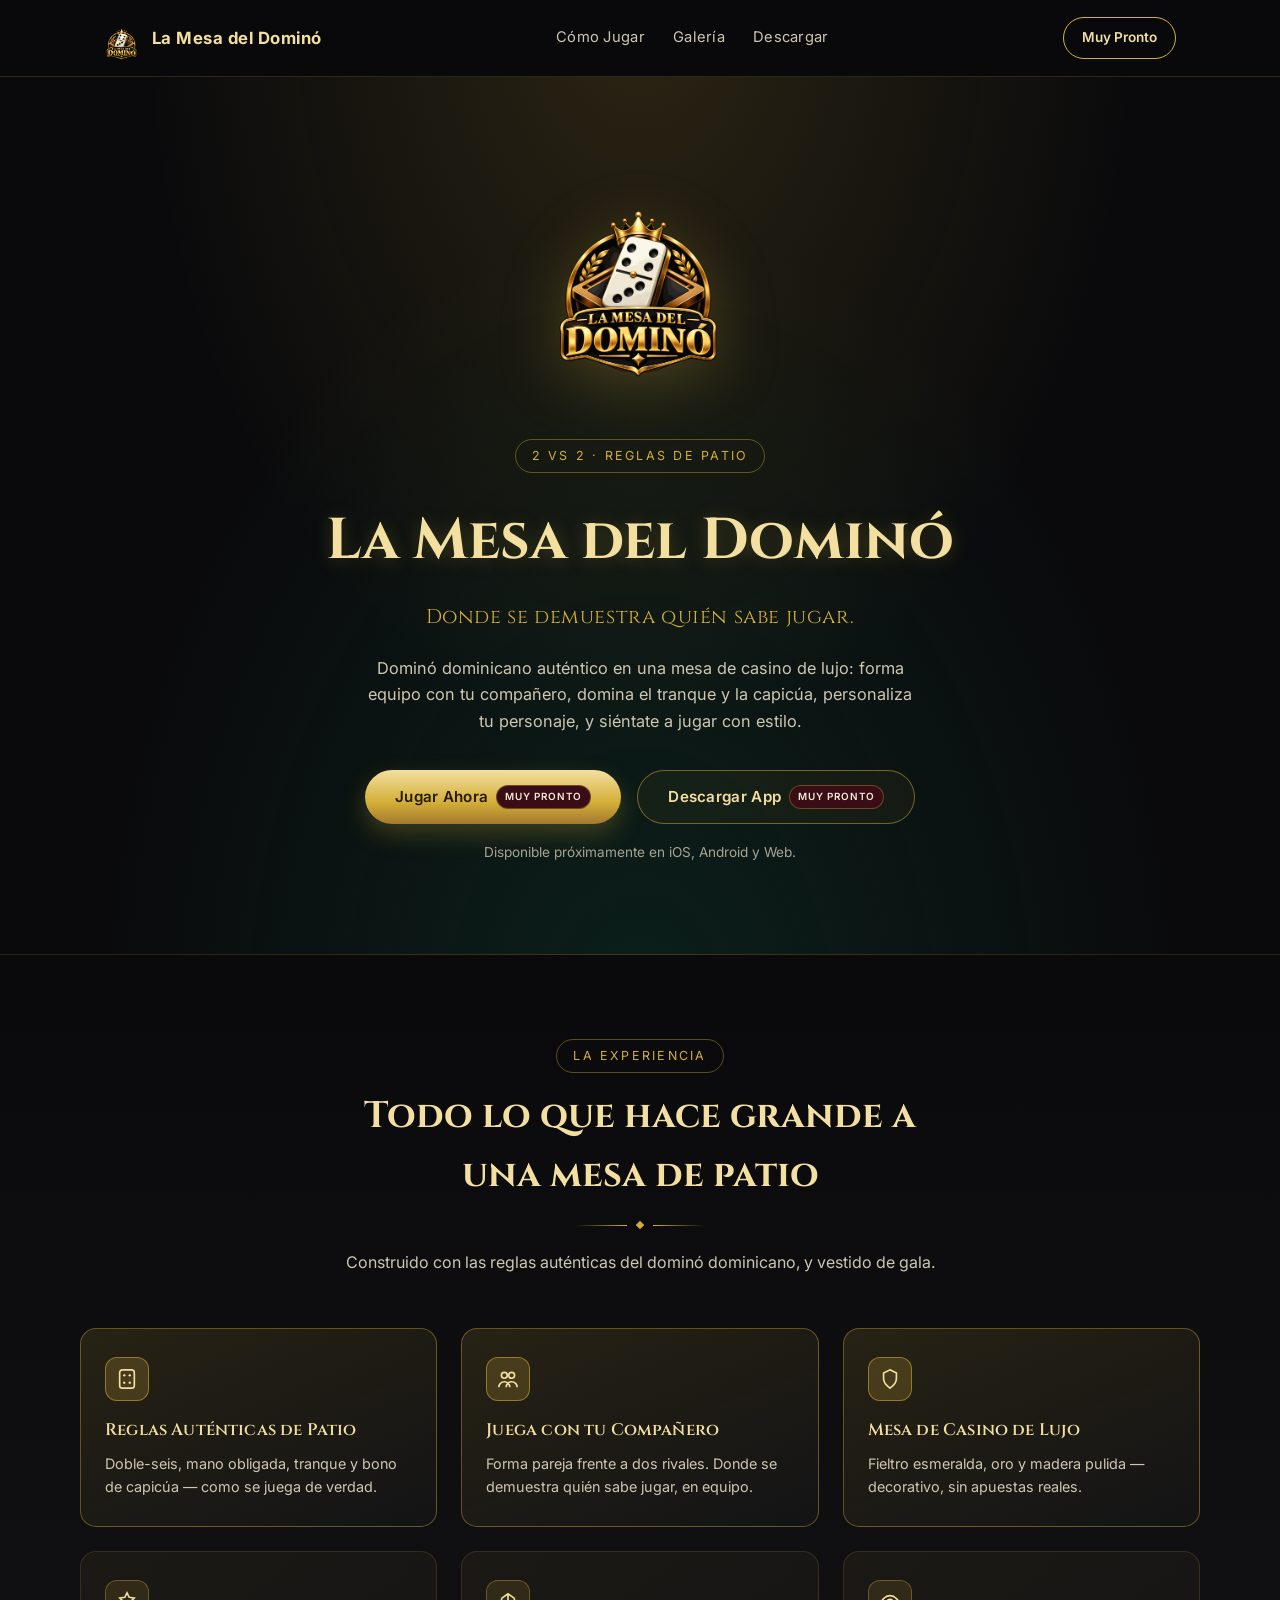
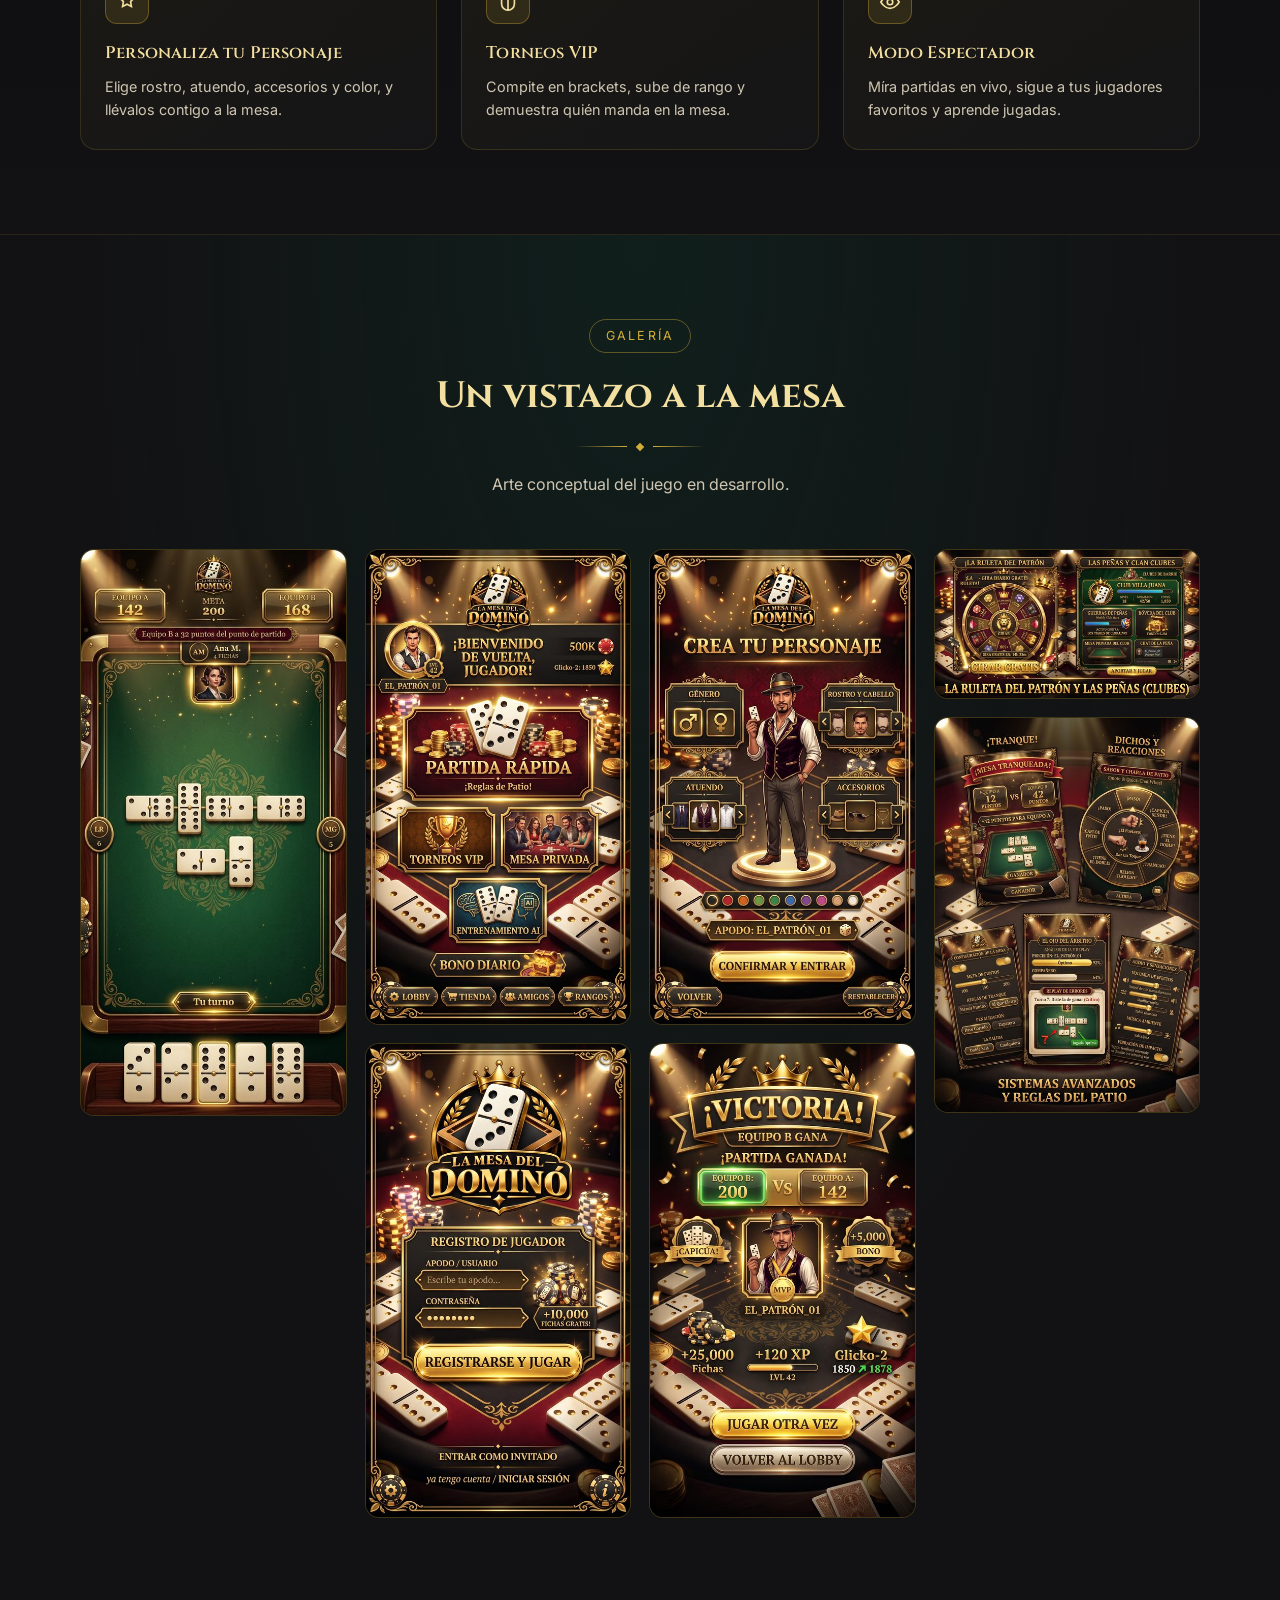
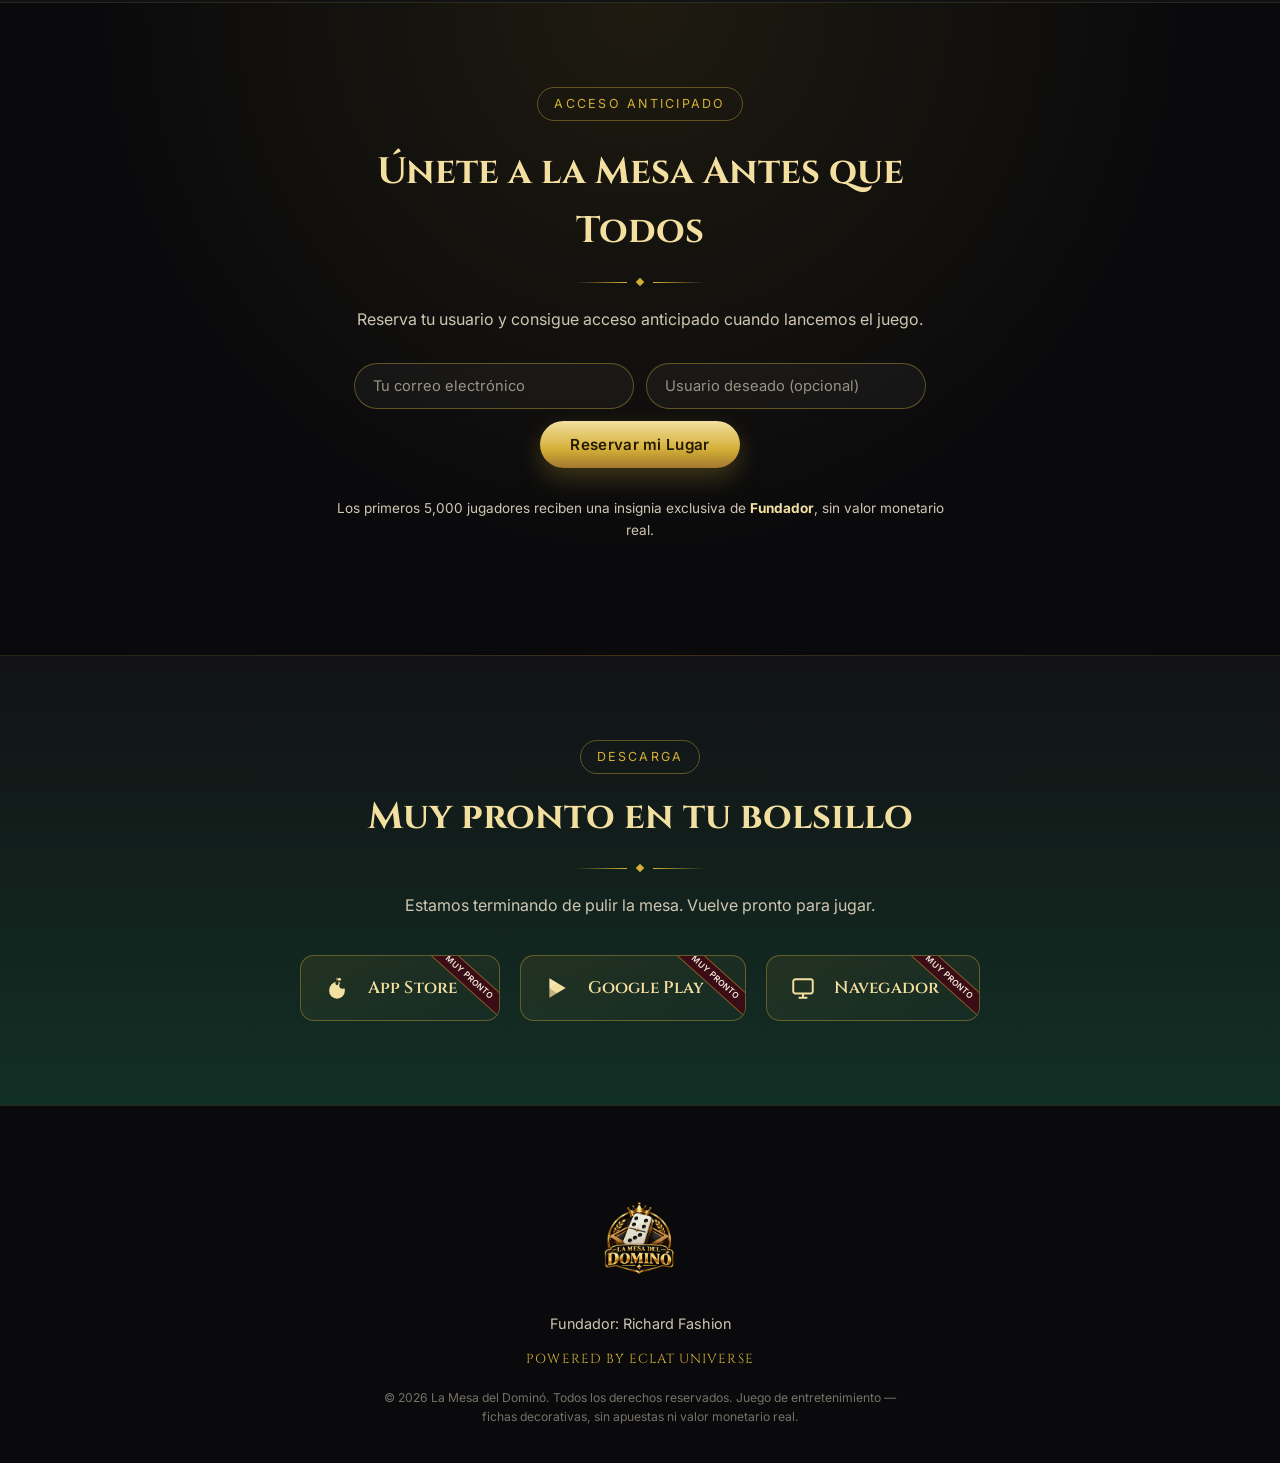
==== index.html @ 572b0135 "Submit early-access form via fetch instead of page redirect Formspree's custom _next redirect requir" ====
<!doctype html>
<html lang="es">
<head>
<meta charset="utf-8">
<meta name="viewport" content="width=device-width, initial-scale=1">
<title>La Mesa del Dominó — Donde se demuestra quién sabe jugar</title>
<meta name="description" content="La Mesa del Dominó: dominó dominicano auténtico, en equipos de 2v2, con mesa de casino de lujo, personalización de personaje y torneos. Muy pronto en iOS, Android y Web.">

<link rel="icon" type="image/png" sizes="512x512" href="assets/favicon.png">
<link rel="shortcut icon" href="assets/favicon.png">
<link rel="apple-touch-icon" sizes="180x180" href="assets/apple-touch-icon.png">

<meta property="og:title" content="La Mesa del Dominó">
<meta property="og:description" content="Donde se demuestra quién sabe jugar. Dominó dominicano auténtico, mesa de casino de lujo, equipos 2v2 y torneos.">
<meta property="og:image" content="https://lamesadeldomino.com/assets/og-image.jpg">
<meta property="og:image:width" content="1200">
<meta property="og:image:height" content="630">
<meta property="og:url" content="https://lamesadeldomino.com/">
<meta property="og:type" content="website">
<meta property="og:site_name" content="La Mesa del Dominó">

<meta name="twitter:card" content="summary_large_image">
<meta name="twitter:title" content="La Mesa del Dominó">
<meta name="twitter:description" content="Donde se demuestra quién sabe jugar. Dominó dominicano auténtico, mesa de casino de lujo, equipos 2v2 y torneos.">
<meta name="twitter:image" content="https://lamesadeldomino.com/assets/og-image.jpg">

<link rel="preconnect" href="https://fonts.googleapis.com">
<link rel="preconnect" href="https://fonts.gstatic.com" crossorigin>
<link href="https://fonts.googleapis.com/css2?family=Cinzel:wght@500;600;700;800&family=Inter:wght@400;500;600;700&display=swap" rel="stylesheet">

<style>
  :root{
    --gold: #d4af37;
    --gold-light: #f3dfa0;
    --gold-deep: #a3792f;
    --black: #0a0a0c;
    --black-soft: #121214;
    --emerald: #0d3327;
    --emerald-soft: #123b2c;
    --ivory: #f2ead9;
    --ivory-dim: #cfc6b2;
    --maroon: #3a0d16;
  }

  *{box-sizing:border-box; margin:0; padding:0;}

  html{scroll-behavior:smooth;}

  body{
    background: var(--black);
    color: var(--ivory);
    font-family: 'Inter', sans-serif;
    line-height: 1.6;
    overflow-x: hidden;
  }

  h1,h2,h3,.brand{
    font-family: 'Cinzel', serif;
  }

  img{max-width:100%; display:block;}

  a{color:inherit; text-decoration:none;}

  .container{
    max-width: 1120px;
    margin: 0 auto;
    padding: 0 24px;
  }

  /* Header */
  header{
    position: sticky;
    top: 0;
    z-index: 50;
    background: rgba(10,10,12,0.88);
    backdrop-filter: blur(8px);
    border-bottom: 1px solid rgba(212,175,55,0.18);
  }
  .nav{
    display:flex;
    align-items:center;
    justify-content:space-between;
    padding: 8px 24px;
    max-width: 1120px;
    margin: 0 auto;
  }
  .nav-brand{
    display:flex;
    align-items:center;
    gap:12px;
    font-weight:700;
    letter-spacing:.03em;
    font-size:1.05rem;
    color: var(--gold-light);
  }
  .nav-brand img{height:60px; width:auto;}
  .nav-links{
    display:flex;
    gap: 28px;
    font-size:.92rem;
    letter-spacing:.02em;
  }
  .nav-links a{
    color: var(--ivory-dim);
    transition: color .2s ease;
  }
  .nav-links a:hover{color: var(--gold-light);}
  .nav-cta{
    display:inline-block;
    padding: 9px 18px;
    border: 1px solid var(--gold);
    border-radius: 999px;
    font-size: .85rem;
    font-weight:600;
    color: var(--gold-light);
    white-space:nowrap;
  }
  @media (max-width: 720px){
    .nav-links{display:none;}
  }

  /* Hero */
  .hero{
    position:relative;
    padding: 24px 24px 90px;
    text-align:center;
    background:
      radial-gradient(ellipse at 50% -10%, rgba(212,175,55,0.16), transparent 55%),
      radial-gradient(ellipse at 50% 110%, rgba(13,51,39,0.55), transparent 60%),
      var(--black);
    border-bottom: 1px solid rgba(212,175,55,0.15);
  }
  .hero-logo{
    width: 190px;
    margin: 0 auto 18px;
    filter: drop-shadow(0 12px 30px rgba(212,175,55,0.25));
  }
  .eyebrow{
    display:inline-block;
    font-size:.78rem;
    letter-spacing:.18em;
    text-transform:uppercase;
    color: var(--gold);
    border: 1px solid rgba(212,175,55,0.4);
    padding: 6px 16px;
    border-radius: 999px;
    margin-bottom: 22px;
  }
  .hero h1{
    font-size: clamp(2.1rem, 5vw, 3.6rem);
    font-weight: 700;
    color: var(--gold-light);
    text-shadow: 0 2px 18px rgba(212,175,55,0.25);
    margin-bottom: 14px;
  }
  .hero .tagline{
    font-family:'Cinzel', serif;
    font-size: clamp(1rem, 2vw, 1.25rem);
    color: var(--gold);
    letter-spacing:.03em;
    margin-bottom: 22px;
  }
  .hero p.lead{
    max-width: 560px;
    margin: 0 auto 36px;
    color: var(--ivory-dim);
    font-size: 1.02rem;
  }

  .cta-row{
    display:flex;
    gap: 16px;
    justify-content:center;
    flex-wrap:wrap;
    margin-bottom: 18px;
  }
  .btn{
    display:inline-flex;
    align-items:center;
    gap:8px;
    padding: 14px 30px;
    border-radius: 999px;
    font-weight:600;
    font-size: .95rem;
    letter-spacing:.02em;
    cursor:default;
    position:relative;
  }
  .btn-primary{
    background: linear-gradient(180deg, var(--gold-light), var(--gold) 60%, var(--gold-deep));
    color: #241a03;
    box-shadow: 0 10px 24px rgba(212,175,55,0.25);
  }
  .btn-outline{
    border: 1px solid rgba(212,175,55,0.5);
    color: var(--gold-light);
    background: rgba(212,175,55,0.05);
  }
  .badge-soon{
    font-size:.62rem;
    letter-spacing:.08em;
    text-transform:uppercase;
    background: var(--maroon);
    color: var(--ivory);
    padding: 3px 8px;
    border-radius: 999px;
    border: 1px solid rgba(212,175,55,0.35);
  }
  .hero-note{
    font-size: .85rem;
    color: var(--ivory-dim);
    opacity:.8;
  }

  /* Sections */
  section{
    padding: 84px 24px;
  }
  .section-head{
    text-align:center;
    max-width: 620px;
    margin: 0 auto 52px;
  }
  .section-head .eyebrow{margin-bottom:14px;}
  .section-head h2{
    font-size: clamp(1.6rem, 3.4vw, 2.3rem);
    color: var(--gold-light);
    margin-bottom: 18px;
  }
  .section-head p{
    color: var(--ivory-dim);
  }

  .ornament{
    display:flex;
    align-items:center;
    justify-content:center;
    gap:10px;
    width: 130px;
    margin: 0 auto 22px;
  }
  .ornament::before, .ornament::after{
    content:'';
    height:1px;
    flex:1;
    background: linear-gradient(90deg, transparent, var(--gold));
  }
  .ornament::after{background: linear-gradient(90deg, var(--gold), transparent);}
  .ornament i{
    width:6px;
    height:6px;
    background: var(--gold);
    transform: rotate(45deg);
    flex-shrink:0;
    display:block;
  }

  /* Features */
  .features{
    background: linear-gradient(180deg, var(--black), var(--black-soft));
  }
  .feature-grid{
    display:grid;
    grid-template-columns: repeat(3, 1fr);
    gap: 24px;
    max-width: 1120px;
    margin: 0 auto;
  }
  .feature-card{
    background: linear-gradient(160deg, rgba(212,175,55,0.06), rgba(255,255,255,0.02));
    border: 1px solid rgba(212,175,55,0.16);
    border-radius: 16px;
    padding: 28px 24px;
  }
  .feature-card.pillar{
    background: linear-gradient(160deg, rgba(212,175,55,0.13), rgba(255,255,255,0.02));
    border: 1px solid rgba(212,175,55,0.4);
  }
  .feature-card.pillar .feature-icon{
    background: rgba(212,175,55,0.2);
    border-color: rgba(212,175,55,0.55);
  }
  .feature-icon{
    width: 44px;
    height: 44px;
    border-radius: 12px;
    display:flex;
    align-items:center;
    justify-content:center;
    background: rgba(212,175,55,0.12);
    border: 1px solid rgba(212,175,55,0.35);
    color: var(--gold-light);
    margin-bottom: 16px;
  }
  .feature-card h3{
    font-size: 1.05rem;
    color: var(--gold-light);
    margin-bottom: 8px;
    font-weight:600;
    letter-spacing:.01em;
  }
  .feature-card p{
    font-size: .9rem;
    color: var(--ivory-dim);
  }
  @media (max-width: 860px){
    .feature-grid{grid-template-columns: repeat(2, 1fr);}
  }
  @media (max-width: 560px){
    .feature-grid{grid-template-columns: 1fr;}
  }

  /* Gallery */
  .gallery{
    background: radial-gradient(ellipse at 50% 0%, rgba(13,51,39,0.4), transparent 60%), var(--black-soft);
    border-top: 1px solid rgba(212,175,55,0.12);
    border-bottom: 1px solid rgba(212,175,55,0.12);
  }
  .gallery-grid{
    columns: 2 220px;
    column-gap: 18px;
    max-width: 1120px;
    margin: 0 auto;
  }
  .gallery-grid figure{
    break-inside: avoid;
    margin: 0 0 18px;
    border-radius: 14px;
    overflow:hidden;
    border: 1px solid rgba(212,175,55,0.25);
    background: var(--black);
  }
  .gallery-grid img{
    width:100%;
    height:auto;
    display:block;
    transition: transform .35s ease;
  }
  .gallery-grid figure:hover img{transform: scale(1.05);}
  @media (min-width: 860px){
    .gallery-grid{columns: 4 220px;}
  }

  /* Early Access */
  .early-access{
    padding: 84px 24px;
    background: radial-gradient(ellipse at 50% 0%, rgba(212,175,55,0.1), transparent 60%), var(--black);
    border-bottom: 1px solid rgba(212,175,55,0.15);
  }
  .early-panel{
    max-width: 620px;
    margin: 0 auto;
    text-align:center;
  }
  .early-panel h2{
    font-size: clamp(1.6rem, 3.4vw, 2.3rem);
    color: var(--gold-light);
    margin-bottom: 18px;
  }
  .early-panel > p{
    color: var(--ivory-dim);
    margin-bottom: 30px;
  }
  .early-form{
    display:flex;
    flex-wrap:wrap;
    gap: 12px;
    justify-content:center;
    margin-bottom: 20px;
  }
  .early-form input{
    flex: 1 1 220px;
    max-width: 280px;
    padding: 13px 18px;
    border-radius: 999px;
    border: 1px solid rgba(212,175,55,0.4);
    background: rgba(255,255,255,0.04);
    color: var(--ivory);
    font-family: 'Inter', sans-serif;
    font-size: .92rem;
  }
  .early-form input::placeholder{color: var(--ivory-dim); opacity:.7;}
  .early-form input:focus{outline: 2px solid var(--gold); outline-offset: 1px;}
  .early-submit{
    cursor:pointer;
    border:none;
    font-family:'Inter', sans-serif;
  }
  .founder-note{
    font-size: .85rem;
    color: var(--ivory-dim);
  }
  .founder-note strong{color: var(--gold-light);}
  .early-status{
    font-size: .95rem;
    margin-bottom: 16px;
    min-height: 0;
  }
  .early-status-ok{color: var(--gold-light); font-weight:600;}
  .early-status-error{color: #e58a8a;}

  /* Download */
  .download{
    text-align:center;
    background: linear-gradient(180deg, var(--black-soft), var(--emerald-soft) 140%);
  }
  .store-row{
    display:flex;
    gap:20px;
    justify-content:center;
    flex-wrap:wrap;
    margin-top: 10px;
  }
  .store-badge{
    position:relative;
    display:flex;
    align-items:center;
    gap:13px;
    padding: 14px 40px 14px 18px;
    border-radius: 14px;
    border: 1px solid rgba(212,175,55,0.38);
    background: linear-gradient(160deg, rgba(212,175,55,0.09), rgba(255,255,255,0.015));
    min-width: 200px;
    text-align:left;
    overflow:hidden;
    transition: border-color .25s ease, transform .25s ease;
  }
  .store-badge:hover{
    border-color: rgba(212,175,55,0.7);
    transform: translateY(-2px);
  }
  .store-badge .store-icon{
    flex-shrink:0;
    width:36px;
    height:36px;
    display:flex;
    align-items:center;
    justify-content:center;
    color: var(--gold-light);
  }
  .store-badge .store-text{
    display:flex;
    flex-direction:column;
    gap: 1px;
  }
  .store-badge .store-label{
    font-size: .64rem;
    color: var(--ivory-dim);
    text-transform:uppercase;
    letter-spacing:.09em;
  }
  .store-badge .store-name{
    font-family:'Cinzel', serif;
    font-weight:600;
    color: var(--gold-light);
    font-size: 1.06rem;
    letter-spacing:.01em;
  }
  .store-badge .ribbon{
    position:absolute;
    top: 12px;
    right: -32px;
    transform: rotate(42deg);
    background: var(--maroon);
    color: var(--ivory);
    font-size: .52rem;
    font-weight:600;
    letter-spacing:.06em;
    text-transform:uppercase;
    padding: 2px 32px;
    border-top: 1px solid rgba(212,175,55,0.5);
    border-bottom: 1px solid rgba(212,175,55,0.5);
    white-space:nowrap;
  }

  /* Footer */
  footer{
    padding: 48px 24px 36px;
    text-align:center;
    background: var(--black);
    border-top: 1px solid rgba(212,175,55,0.15);
  }
  footer .footer-logo{
    height: 140px;
    margin: 0 auto 18px;
    opacity:.95;
  }
  footer .credit{
    font-size:.9rem;
    color: var(--ivory-dim);
    margin-bottom: 4px;
  }
  footer .powered{
    font-family:'Cinzel', serif;
    font-size: .82rem;
    letter-spacing:.08em;
    color: var(--gold);
    text-transform: uppercase;
    margin: 14px 0 18px;
  }
  footer .disclaimer{
    font-size:.76rem;
    color: rgba(207,198,178,0.55);
    max-width: 520px;
    margin: 0 auto;
  }
</style>
</head>
<body>

<header>
  <nav class="nav">
    <div class="nav-brand">
      <img src="assets/logo.png" alt="La Mesa del Dominó">
      <span>La Mesa del Dominó</span>
    </div>
    <div class="nav-links">
      <a href="#como-jugar">Cómo Jugar</a>
      <a href="#galeria">Galería</a>
      <a href="#descargar">Descargar</a>
    </div>
    <a href="#descargar" class="nav-cta">Muy Pronto</a>
  </nav>
</header>

<section class="hero">
  <img class="hero-logo" src="assets/logo.png" alt="Escudo de La Mesa del Dominó">
  <div class="eyebrow">2 vs 2 · Reglas de Patio</div>
  <h1>La Mesa del Dominó</h1>
  <p class="tagline">Donde se demuestra quién sabe jugar.</p>
  <p class="lead">
    Dominó dominicano auténtico en una mesa de casino de lujo: forma equipo con tu compañero,
    domina el tranque y la capicúa, personaliza tu personaje, y siéntate a jugar con estilo.
  </p>
  <div class="cta-row">
    <span class="btn btn-primary">Jugar Ahora <span class="badge-soon">Muy Pronto</span></span>
    <span class="btn btn-outline">Descargar App <span class="badge-soon">Muy Pronto</span></span>
  </div>
  <p class="hero-note">Disponible próximamente en iOS, Android y Web.</p>
</section>

<section class="features" id="como-jugar">
  <div class="section-head">
    <div class="eyebrow">La Experiencia</div>
    <h2>Todo lo que hace grande a una mesa de patio</h2>
    <div class="ornament"><i></i></div>
    <p>Construido con las reglas auténticas del dominó dominicano, y vestido de gala.</p>
  </div>
  <div class="feature-grid">

    <div class="feature-card pillar">
      <div class="feature-icon">
        <svg width="22" height="22" viewBox="0 0 24 24" fill="none" stroke="currentColor" stroke-width="1.8"><rect x="4" y="2" width="16" height="20" rx="3"/><circle cx="9" cy="8" r="1.3" fill="currentColor" stroke="none"/><circle cx="15" cy="8" r="1.3" fill="currentColor" stroke="none"/><circle cx="9" cy="16" r="1.3" fill="currentColor" stroke="none"/><circle cx="15" cy="16" r="1.3" fill="currentColor" stroke="none"/></svg>
      </div>
      <h3>Reglas Auténticas de Patio</h3>
      <p>Doble-seis, mano obligada, tranque y bono de capicúa — como se juega de verdad.</p>
    </div>

    <div class="feature-card pillar">
      <div class="feature-icon">
        <svg width="22" height="22" viewBox="0 0 24 24" fill="none" stroke="currentColor" stroke-width="1.8"><circle cx="8" cy="8" r="3.2"/><circle cx="16" cy="8" r="3.2"/><path d="M2 21c0-3.3 2.7-6 6-6s6 2.7 6 6M10 21c0-3.3 2.7-6 6-6s6 2.7 6 6"/></svg>
      </div>
      <h3>Juega con tu Compañero</h3>
      <p>Forma pareja frente a dos rivales. Donde se demuestra quién sabe jugar, en equipo.</p>
    </div>

    <div class="feature-card pillar">
      <div class="feature-icon">
        <svg width="22" height="22" viewBox="0 0 24 24" fill="none" stroke="currentColor" stroke-width="1.8"><path d="M12 2l7 3.5v6c0 5-3.4 8-7 10.5C8.4 19.5 5 16.5 5 11.5v-6z"/></svg>
      </div>
      <h3>Mesa de Casino de Lujo</h3>
      <p>Fieltro esmeralda, oro y madera pulida — decorativo, sin apuestas reales.</p>
    </div>

    <div class="feature-card">
      <div class="feature-icon">
        <svg width="22" height="22" viewBox="0 0 24 24" fill="none" stroke="currentColor" stroke-width="1.8"><path d="M12 2l2.4 4.9 5.4.8-3.9 3.8.9 5.4-4.8-2.5-4.8 2.5.9-5.4L4.2 7.7l5.4-.8z"/></svg>
      </div>
      <h3>Personaliza tu Personaje</h3>
      <p>Elige rostro, atuendo, accesorios y color, y llévalos contigo a la mesa.</p>
    </div>

    <div class="feature-card">
      <div class="feature-icon">
        <svg width="22" height="22" viewBox="0 0 24 24" fill="none" stroke="currentColor" stroke-width="1.8"><path d="M12 3v18M5 8l7-5 7 5M5 8v6a7 7 0 0014 0V8"/></svg>
      </div>
      <h3>Torneos VIP</h3>
      <p>Compite en brackets, sube de rango y demuestra quién manda en la mesa.</p>
    </div>

    <div class="feature-card">
      <div class="feature-icon">
        <svg width="22" height="22" viewBox="0 0 24 24" fill="none" stroke="currentColor" stroke-width="1.8"><path d="M2 12s4-7 10-7 10 7 10 7-4 7-10 7-10-7-10-7z"/><circle cx="12" cy="12" r="3"/></svg>
      </div>
      <h3>Modo Espectador</h3>
      <p>Míra partidas en vivo, sigue a tus jugadores favoritos y aprende jugadas.</p>
    </div>

  </div>
</section>

<section class="gallery" id="galeria">
  <div class="section-head">
    <div class="eyebrow">Galería</div>
    <h2>Un vistazo a la mesa</h2>
    <div class="ornament"><i></i></div>
    <p>Arte conceptual del juego en desarrollo.</p>
  </div>
  <div class="gallery-grid">
    <figure><img src="assets/gallery-table.jpg" alt="Mesa de juego en partida" loading="lazy"></figure>
    <figure><img src="assets/gallery-lobby.jpg" alt="Lobby del juego" loading="lazy"></figure>
    <figure><img src="assets/gallery-registro.jpg" alt="Pantalla de registro de jugador" loading="lazy"></figure>
    <figure><img src="assets/gallery-personaje.jpg" alt="Creación de personaje" loading="lazy"></figure>
    <figure><img src="assets/gallery-victoria.jpg" alt="Pantalla de victoria y capicúa" loading="lazy"></figure>
    <figure><img src="assets/gallery-ruleta.jpg" alt="Ruleta del patrón y clubes" loading="lazy"></figure>
    <figure><img src="assets/gallery-systems.jpg" alt="Sistemas avanzados y reglas del patio" loading="lazy"></figure>
  </div>
</section>

<section class="early-access" id="acceso-anticipado">
  <div class="early-panel">
    <div class="eyebrow">Acceso Anticipado</div>
    <h2>Únete a la Mesa Antes que Todos</h2>
    <div class="ornament"><i></i></div>
    <p>Reserva tu usuario y consigue acceso anticipado cuando lancemos el juego.</p>

    <form class="early-form" id="early-form" action="https://formspree.io/f/moevwgel" method="POST">
      <input type="hidden" name="_subject" value="Nuevo registro - Acceso Anticipado La Mesa del Dominó">
      <input type="email" name="email" placeholder="Tu correo electrónico" required>
      <input type="text" name="usuario" placeholder="Usuario deseado (opcional)">
      <button type="submit" class="btn btn-primary early-submit">Reservar mi Lugar</button>
    </form>
    <p class="early-status" id="early-status" role="status" aria-live="polite"></p>

    <p class="founder-note">Los primeros 5,000 jugadores reciben una insignia exclusiva de <strong>Fundador</strong>, sin valor monetario real.</p>
  </div>
</section>

<script>
(function(){
  var form = document.getElementById('early-form');
  var status = document.getElementById('early-status');
  if (!form) return;
  form.addEventListener('submit', function(e){
    e.preventDefault();
    var btn = form.querySelector('.early-submit');
    btn.disabled = true;
    btn.textContent = 'Enviando...';
    fetch(form.action, {
      method: 'POST',
      body: new FormData(form),
      headers: { 'Accept': 'application/json' }
    }).then(function(res){
      if (res.ok){
        form.style.display = 'none';
        status.textContent = '¡Listo! Ya estás en la lista. Te avisaremos por correo cuando abramos el acceso anticipado.';
        status.classList.add('early-status-ok');
      } else {
        throw new Error('bad response');
      }
    }).catch(function(){
      status.textContent = 'Algo salió mal. Intenta de nuevo en un momento.';
      status.classList.add('early-status-error');
      btn.disabled = false;
      btn.textContent = 'Reservar mi Lugar';
    });
  });
})();
</script>

<section class="download" id="descargar">
  <div class="section-head" style="margin-bottom:36px;">
    <div class="eyebrow">Descarga</div>
    <h2>Muy pronto en tu bolsillo</h2>
    <div class="ornament"><i></i></div>
    <p>Estamos terminando de pulir la mesa. Vuelve pronto para jugar.</p>
  </div>
  <div class="store-row">
    <span class="store-badge">
      <span class="ribbon">Muy pronto</span>
      <span class="store-icon">
        <svg width="26" height="26" viewBox="0 0 24 24">
          <mask id="appleCut">
            <rect width="24" height="24" fill="white"/>
            <ellipse cx="12" cy="7.6" rx="1.35" ry="1.8" fill="black"/>
            <circle cx="17.1" cy="9.6" r="3" fill="black"/>
          </mask>
          <g mask="url(#appleCut)">
            <ellipse cx="12" cy="14.2" rx="7.3" ry="7.7" fill="currentColor"/>
          </g>
          <rect x="11.5" y="2.2" width="1" height="3" rx="0.5" transform="rotate(8 12 3.7)" fill="#c99b3f"/>
          <path d="M12.6 3.4 C13.6 2.4 15.2 2.5 15.7 3.4 C16.2 4.3 15.3 5.4 14 5.3 C13.1 5.25 12.2 4.3 12.6 3.4 Z" fill="currentColor"/>
        </svg>
      </span>
      <span class="store-text"><span class="store-name">App Store</span></span>
    </span>
    <span class="store-badge">
      <span class="ribbon">Muy pronto</span>
      <span class="store-icon">
        <svg width="26" height="26" viewBox="0 0 24 24" fill="currentColor">
          <polygon points="5,3 5,21 20,12"/>
          <polygon points="5,3 12.5,7.7 5,12.3" fill="#ffffff" opacity="0.2"/>
          <polygon points="5,12.3 12.5,17 5,21" fill="#000000" opacity="0.2"/>
        </svg>
      </span>
      <span class="store-text"><span class="store-name">Google Play</span></span>
    </span>
    <span class="store-badge">
      <span class="ribbon">Muy pronto</span>
      <span class="store-icon">
        <svg width="26" height="26" viewBox="0 0 24 24" fill="none" stroke="currentColor" stroke-width="1.8"><rect x="3" y="4" width="18" height="13" rx="2"/><path d="M8 21h8M12 17v4"/></svg>
      </span>
      <span class="store-text"><span class="store-name">Navegador</span></span>
    </span>
  </div>
</section>

<footer>
  <img class="footer-logo" src="assets/logo.png" alt="La Mesa del Dominó">
  <p class="credit">Fundador: Richard Fashion</p>
  <p class="powered">Powered by Eclat Universe</p>
  <p class="disclaimer">
    © 2026 La Mesa del Dominó. Todos los derechos reservados. Juego de entretenimiento —
    fichas decorativas, sin apuestas ni valor monetario real.
  </p>
</footer>

</body>
</html>
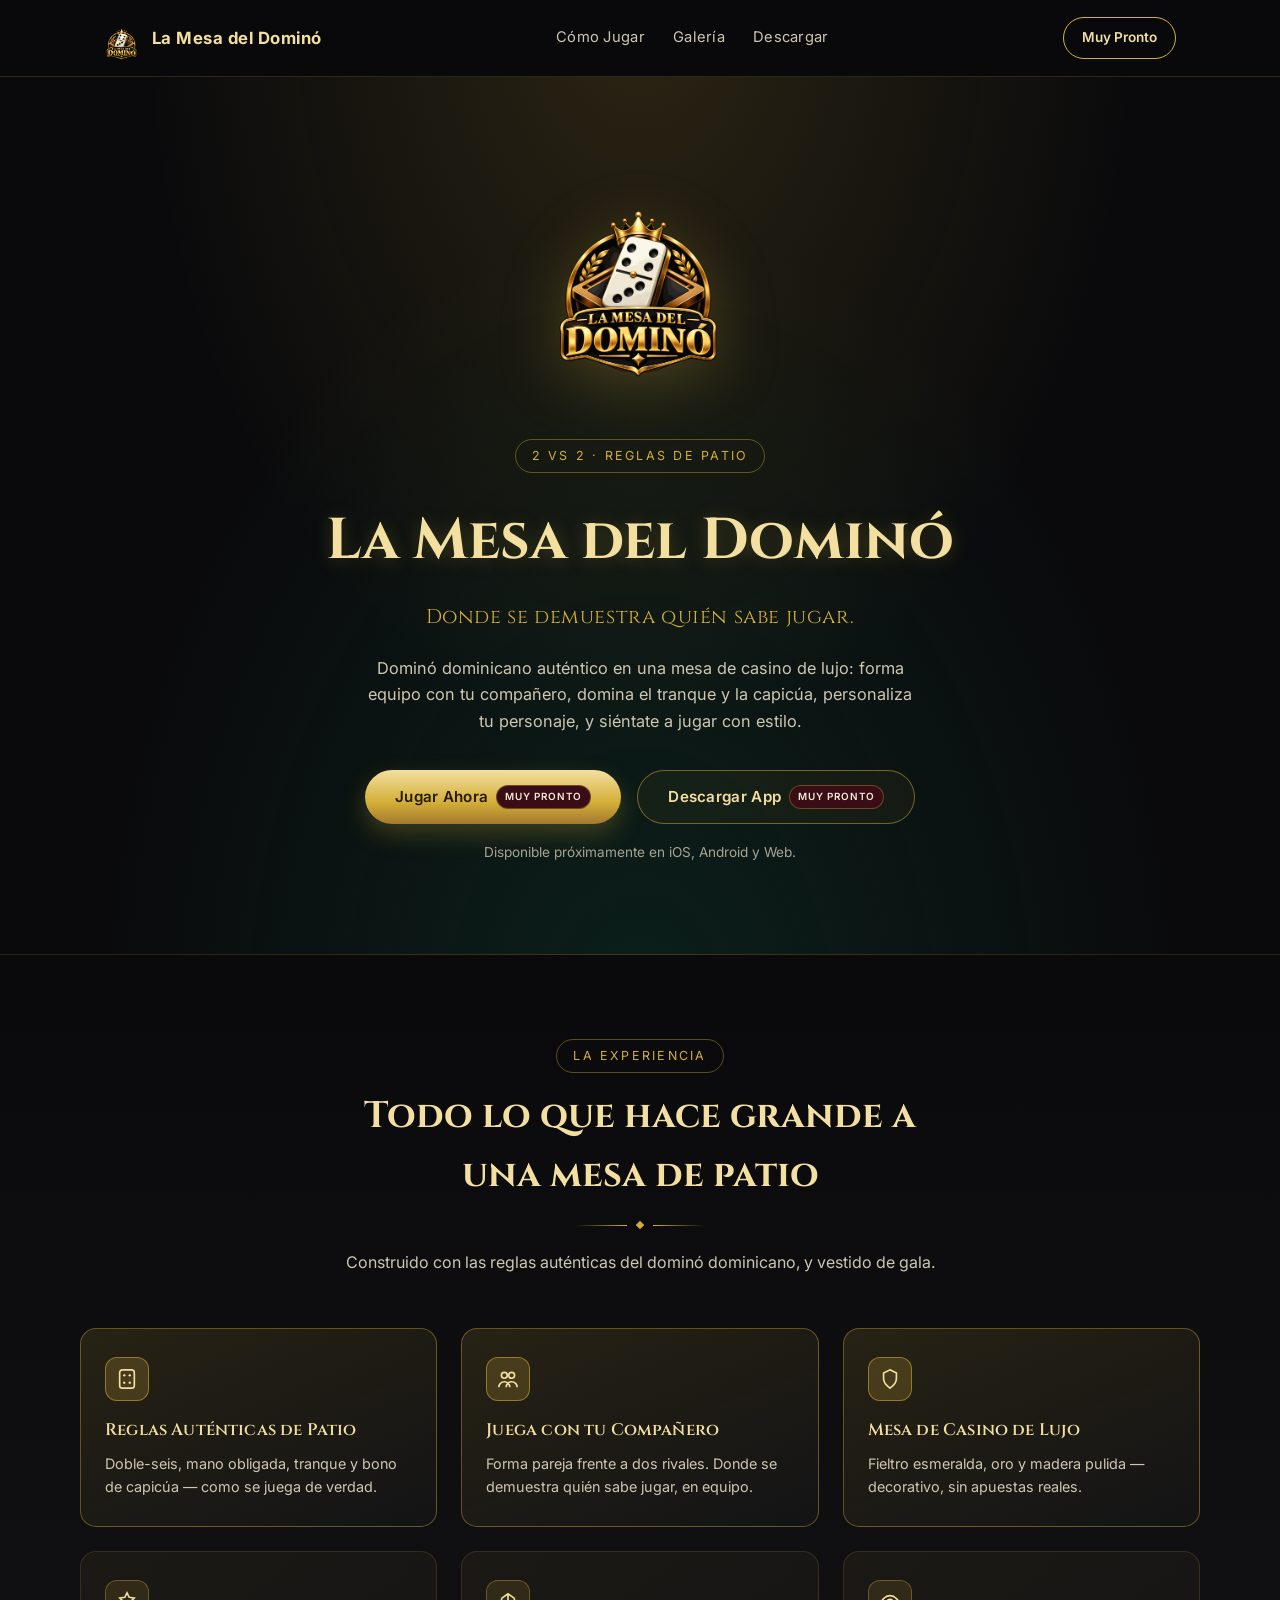
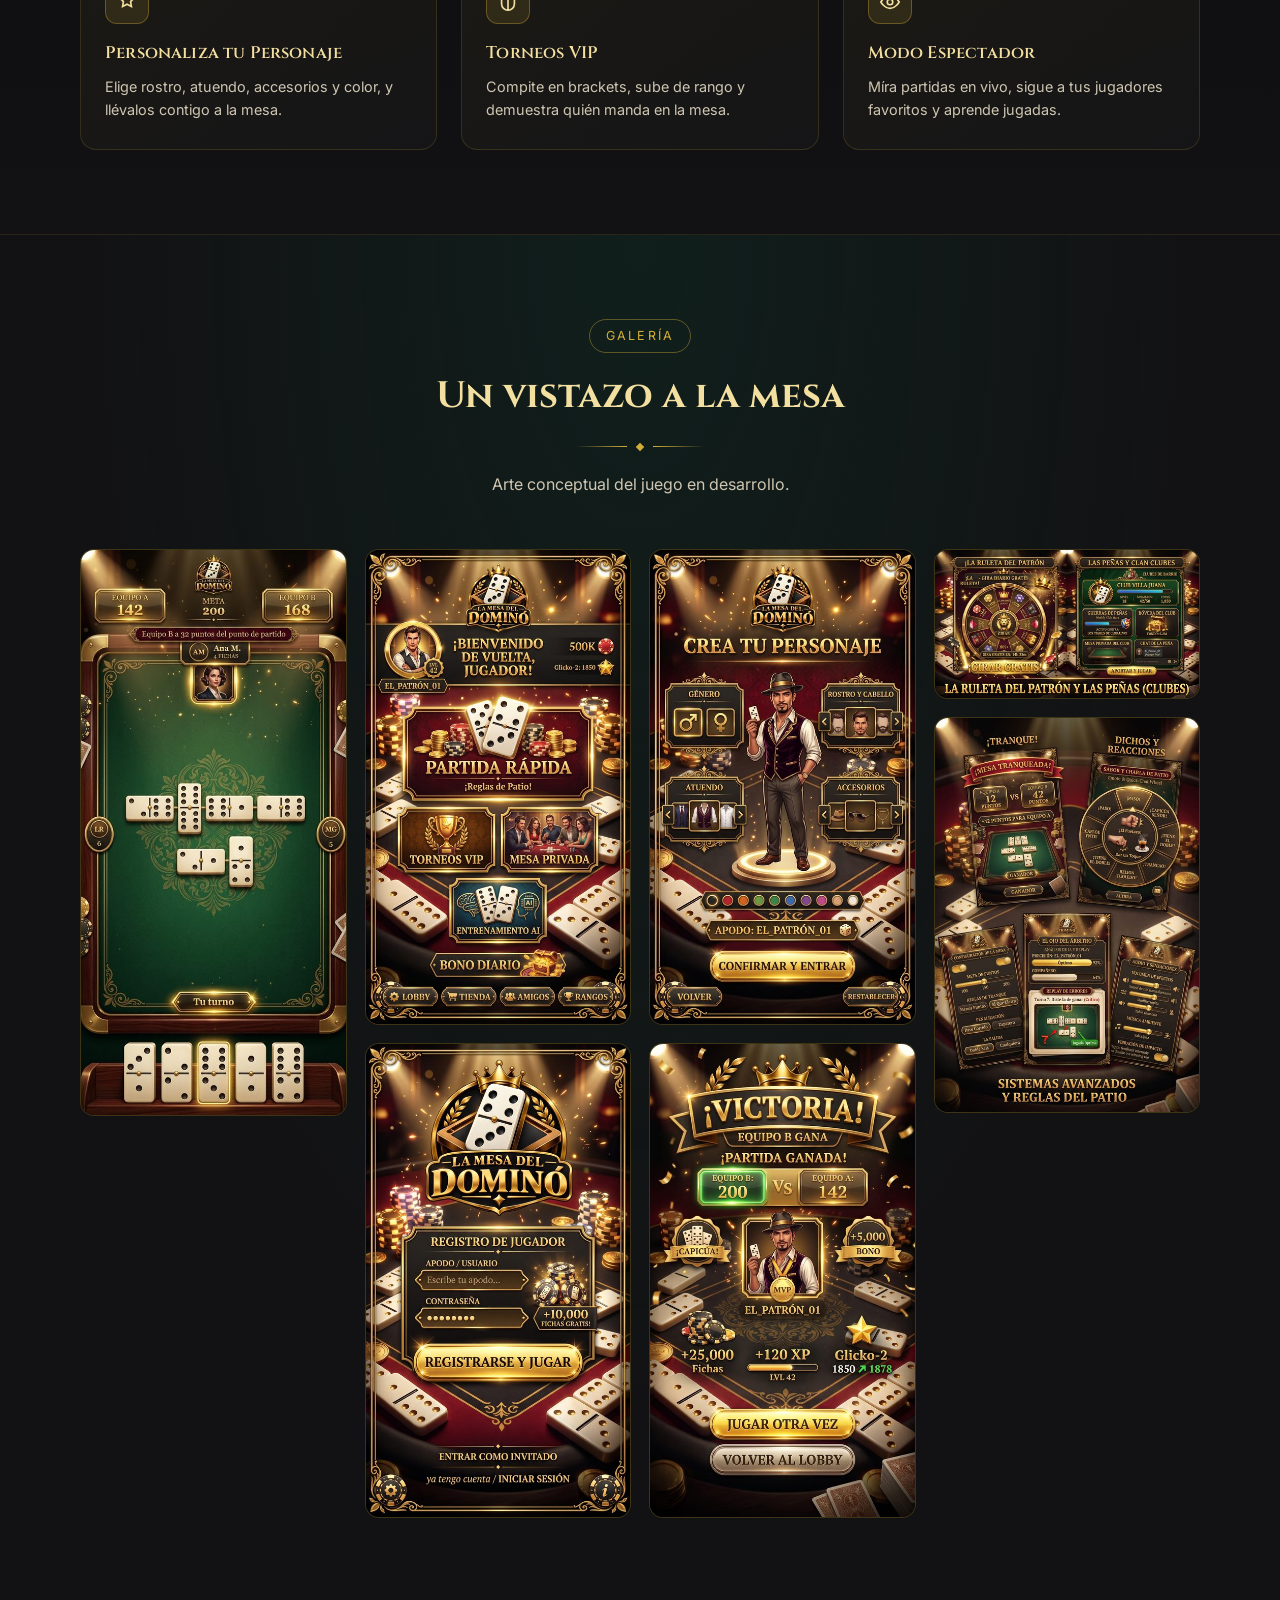
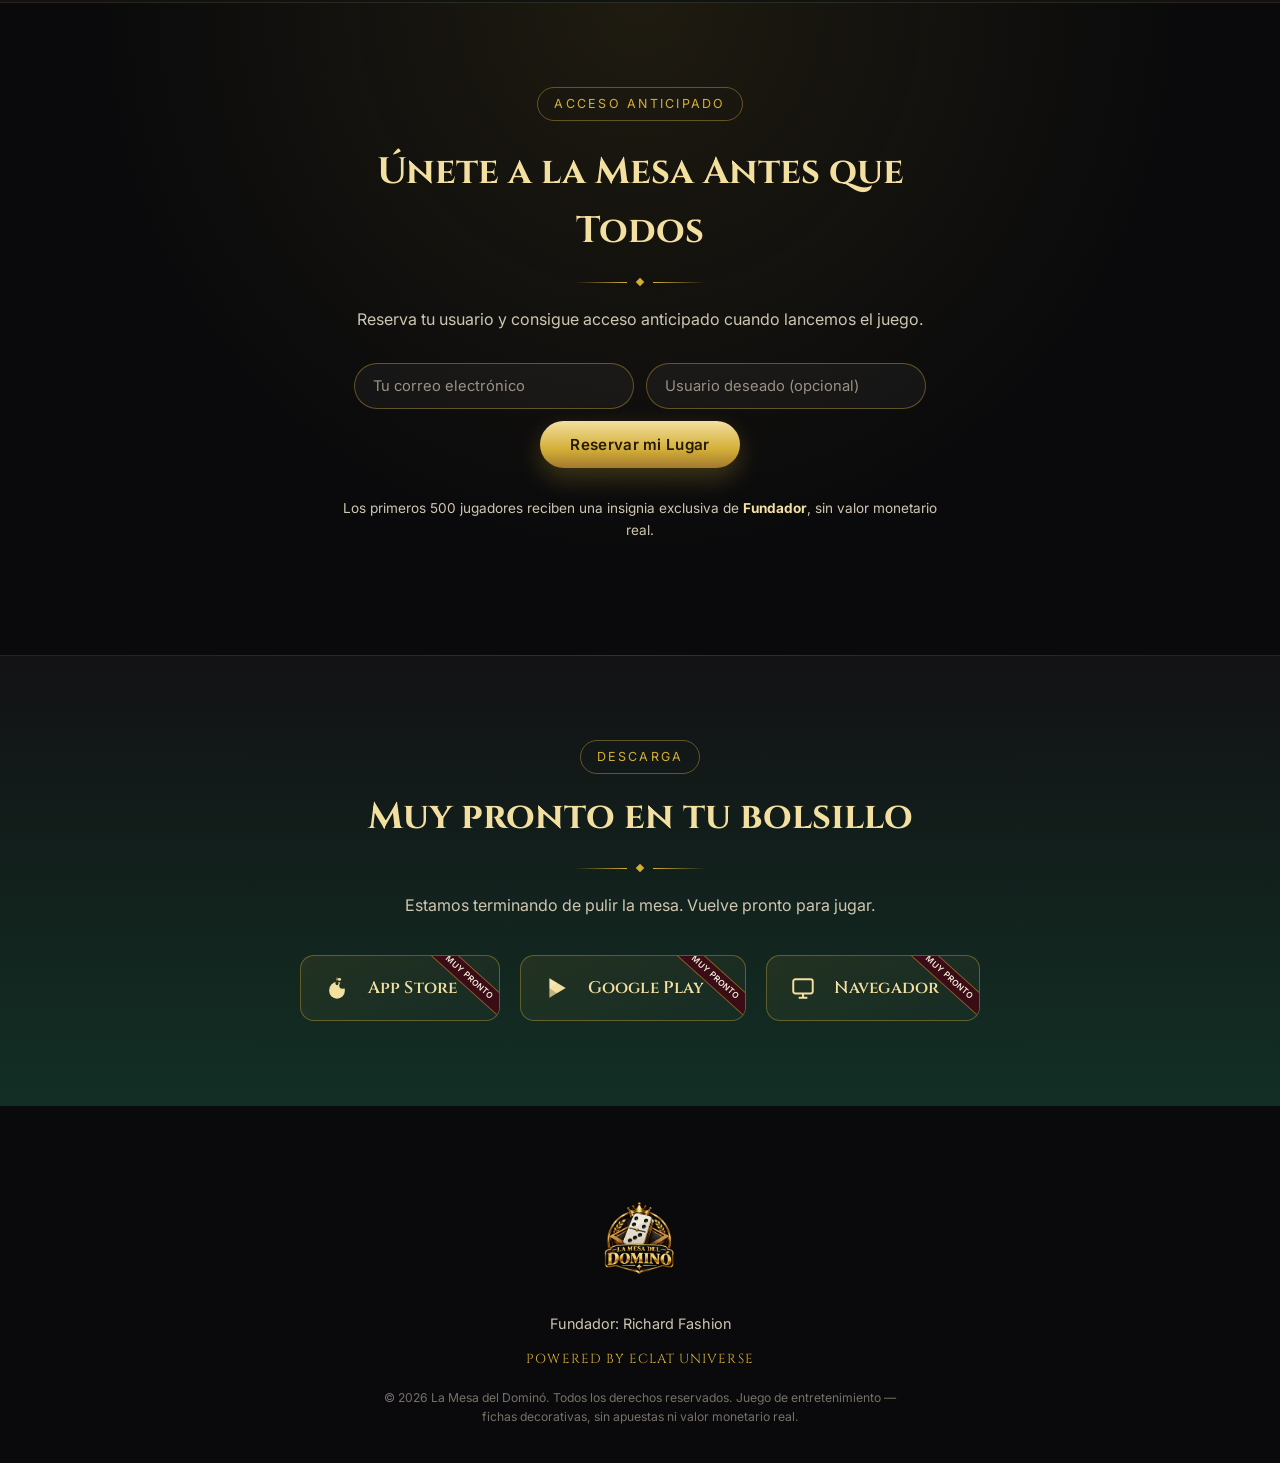
==== commit e60abd58: "Change founder badge threshold to first 500 players Co-Authored-By: Claude Sonnet 5 <noreply@anthrop" ====
--- a/index.html
+++ b/index.html
@@ -633,7 +633,7 @@
     </form>
     <p class="early-status" id="early-status" role="status" aria-live="polite"></p>
 
-    <p class="founder-note">Los primeros 5,000 jugadores reciben una insignia exclusiva de <strong>Fundador</strong>, sin valor monetario real.</p>
+    <p class="founder-note">Los primeros 500 jugadores reciben una insignia exclusiva de <strong>Fundador</strong>, sin valor monetario real.</p>
   </div>
 </section>
 
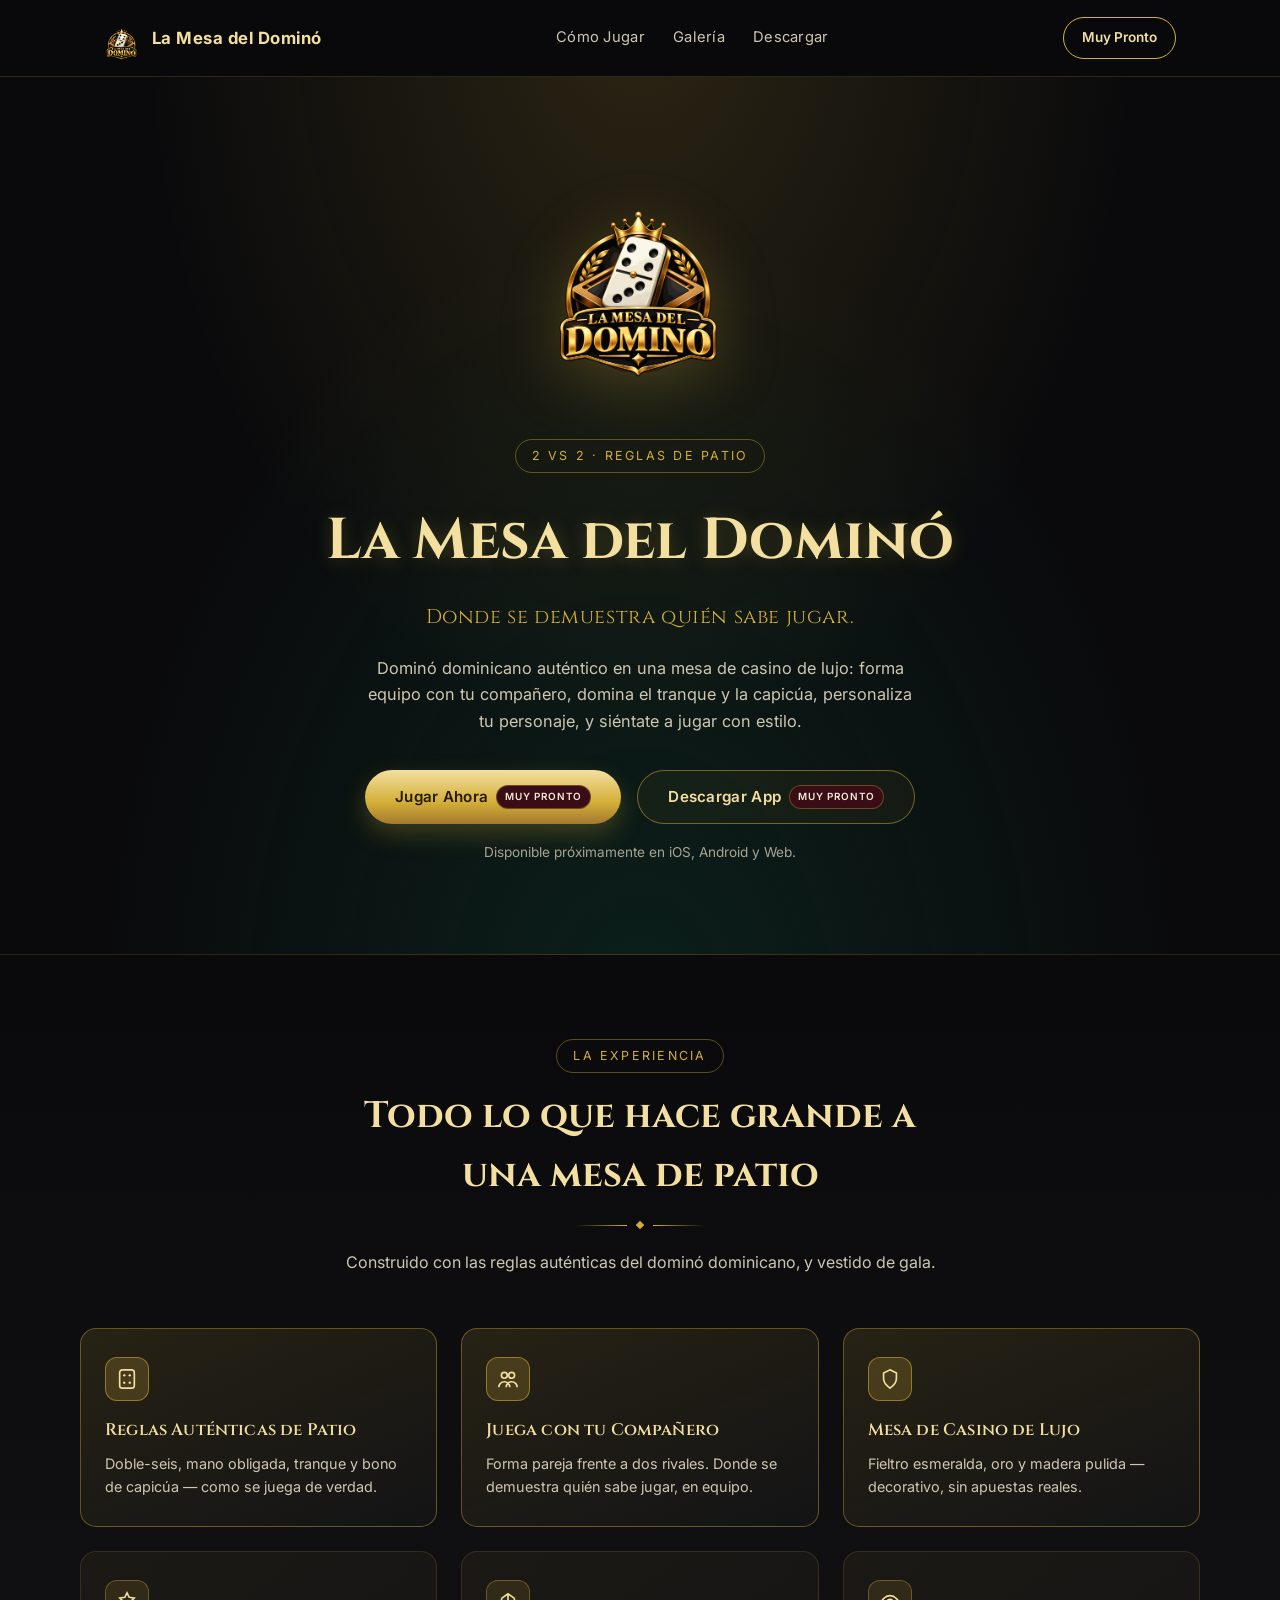
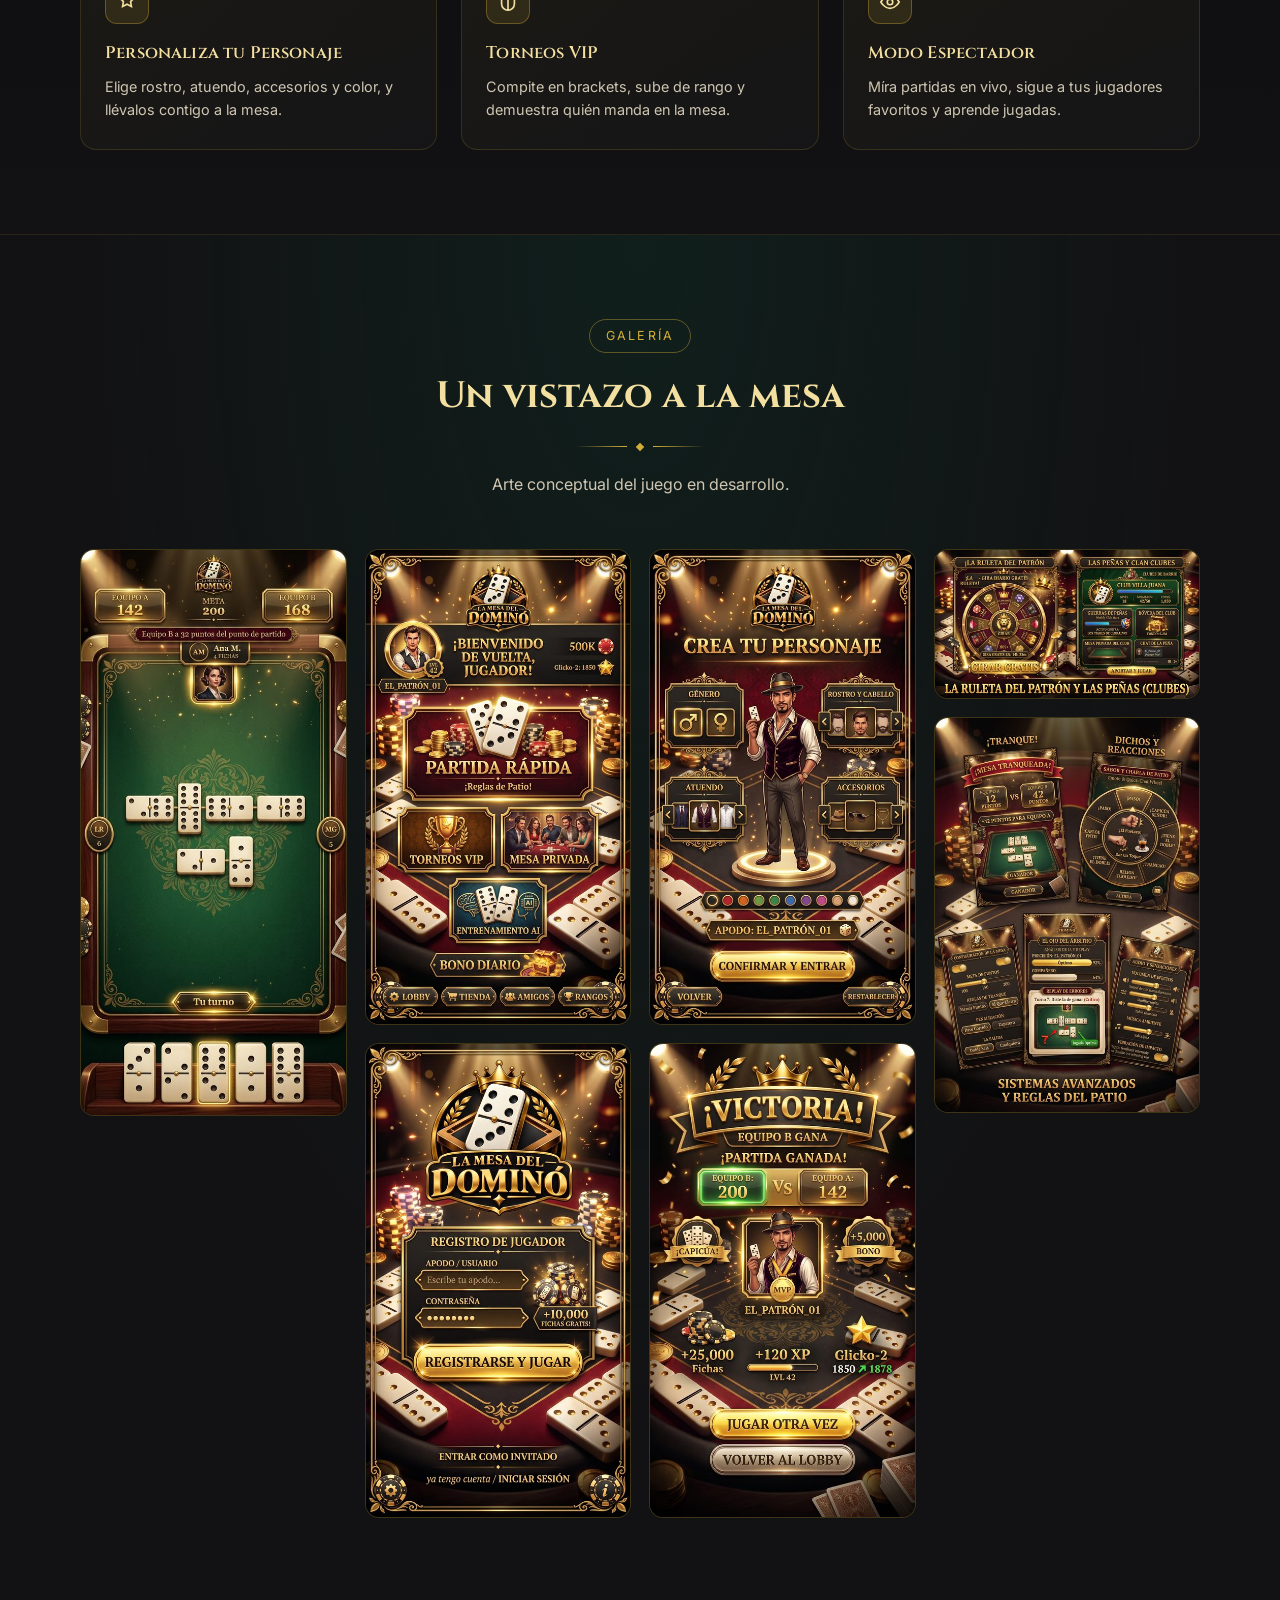
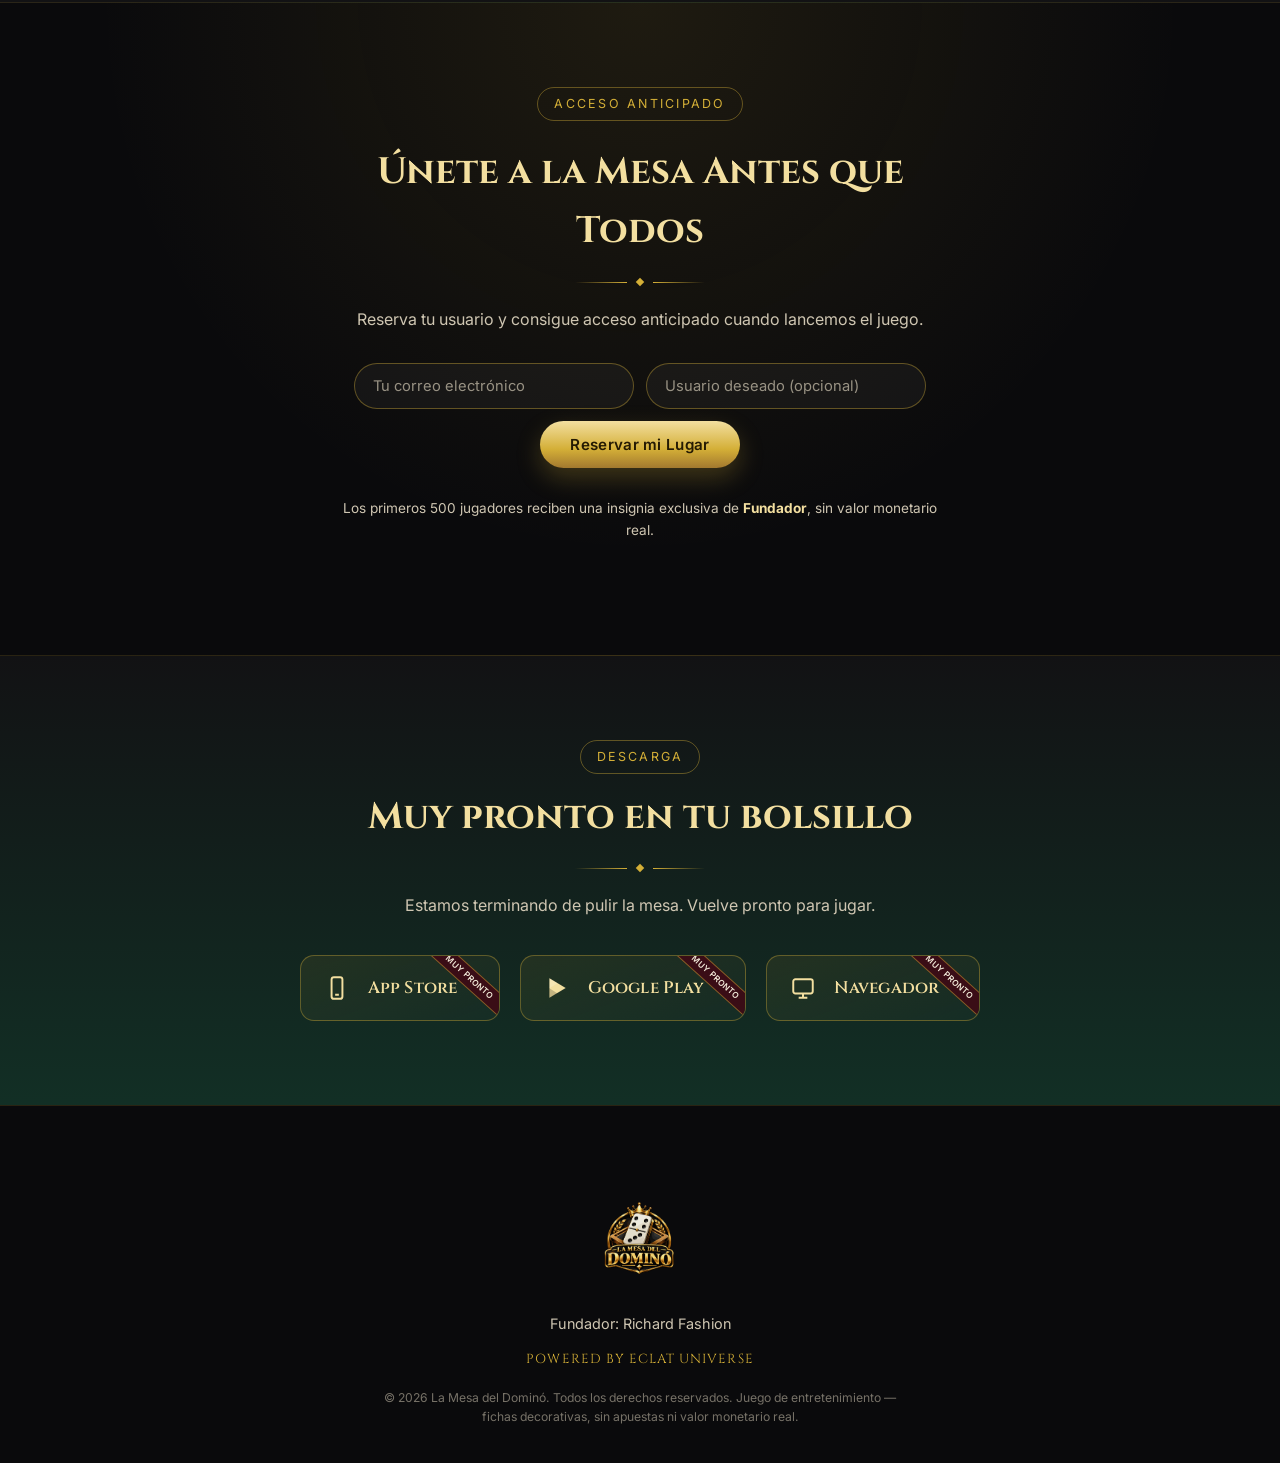
==== commit 58ff49b5: "Replace apple silhouette with a simple phone icon The hand-drawn apple kept reading as a blob at bad" ====
--- a/index.html
+++ b/index.html
@@ -680,18 +680,7 @@
     <span class="store-badge">
       <span class="ribbon">Muy pronto</span>
       <span class="store-icon">
-        <svg width="26" height="26" viewBox="0 0 24 24">
-          <mask id="appleCut">
-            <rect width="24" height="24" fill="white"/>
-            <ellipse cx="12" cy="7.6" rx="1.35" ry="1.8" fill="black"/>
-            <circle cx="17.1" cy="9.6" r="3" fill="black"/>
-          </mask>
-          <g mask="url(#appleCut)">
-            <ellipse cx="12" cy="14.2" rx="7.3" ry="7.7" fill="currentColor"/>
-          </g>
-          <rect x="11.5" y="2.2" width="1" height="3" rx="0.5" transform="rotate(8 12 3.7)" fill="#c99b3f"/>
-          <path d="M12.6 3.4 C13.6 2.4 15.2 2.5 15.7 3.4 C16.2 4.3 15.3 5.4 14 5.3 C13.1 5.25 12.2 4.3 12.6 3.4 Z" fill="currentColor"/>
-        </svg>
+        <svg width="26" height="26" viewBox="0 0 24 24" fill="none" stroke="currentColor" stroke-width="1.8"><rect x="7" y="2" width="10" height="20" rx="2.2"/><line x1="10.3" y1="18.3" x2="13.7" y2="18.3"/></svg>
       </span>
       <span class="store-text"><span class="store-name">App Store</span></span>
     </span>
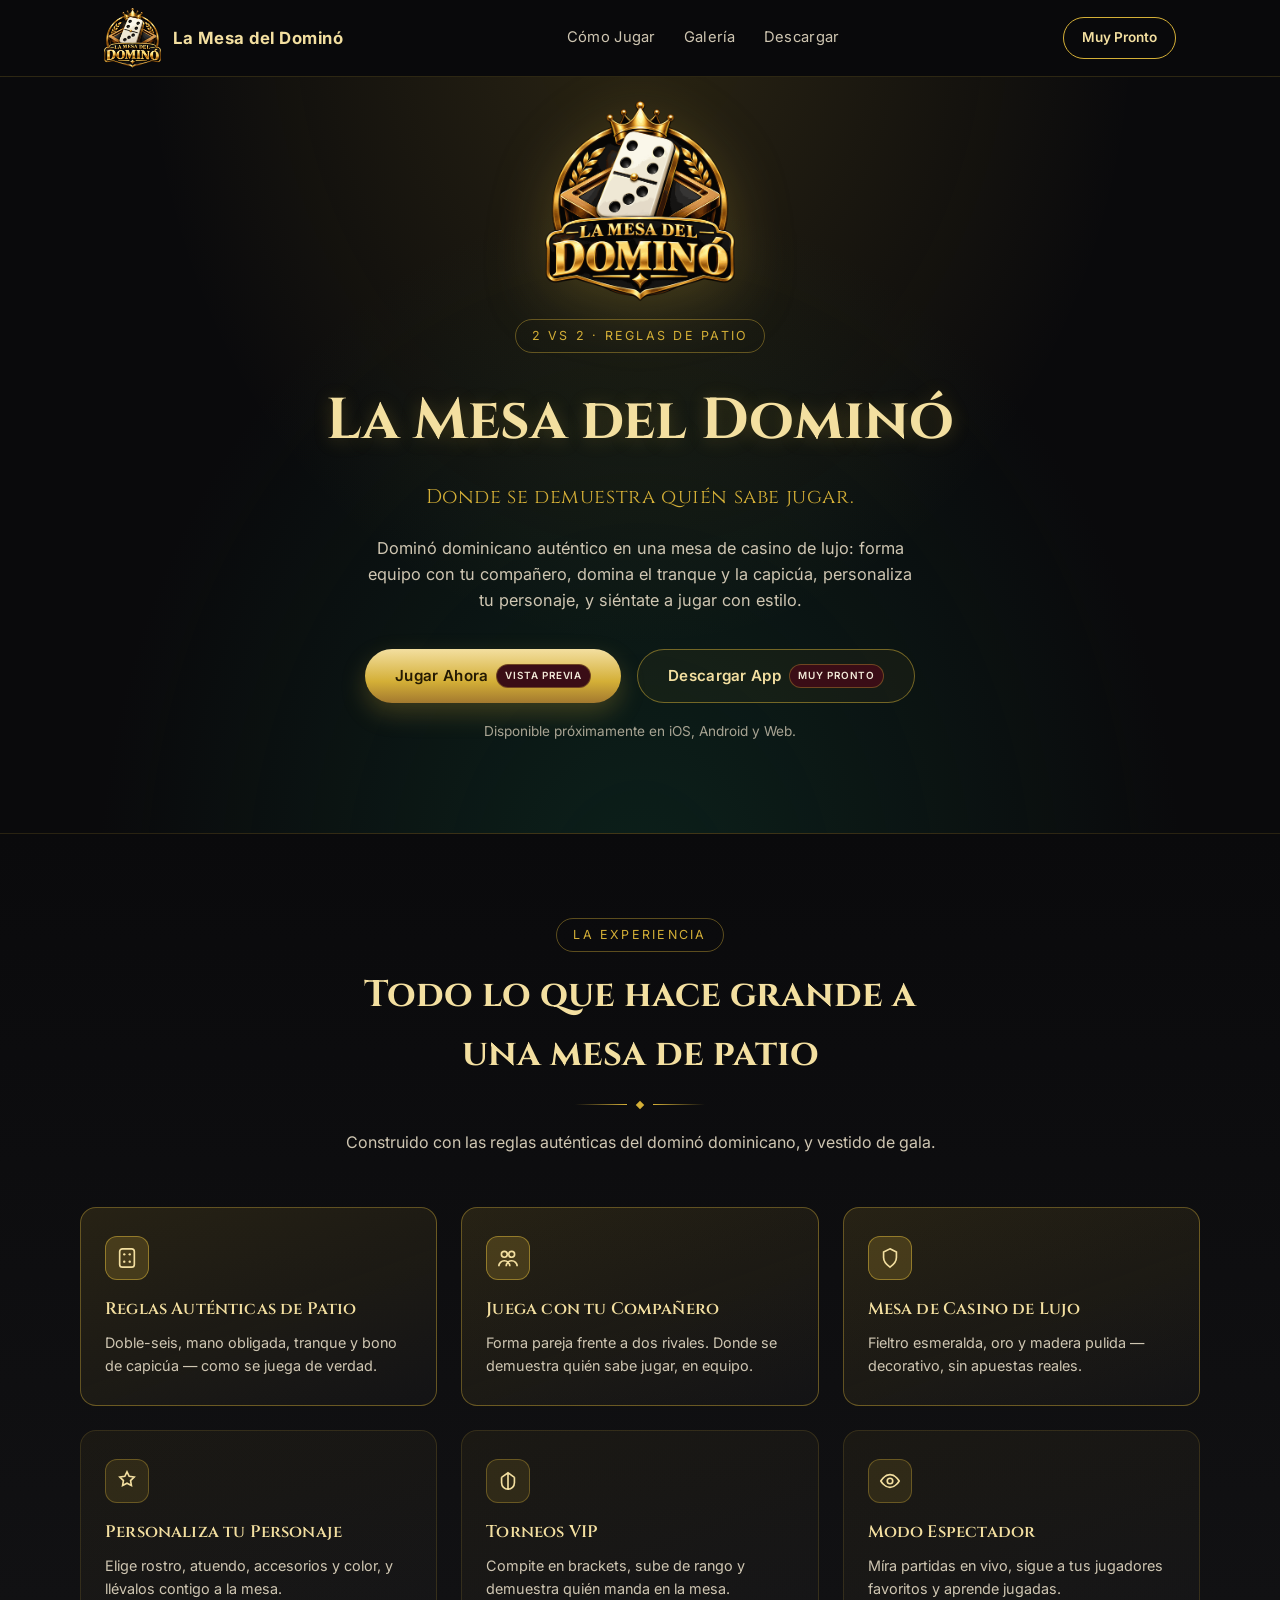
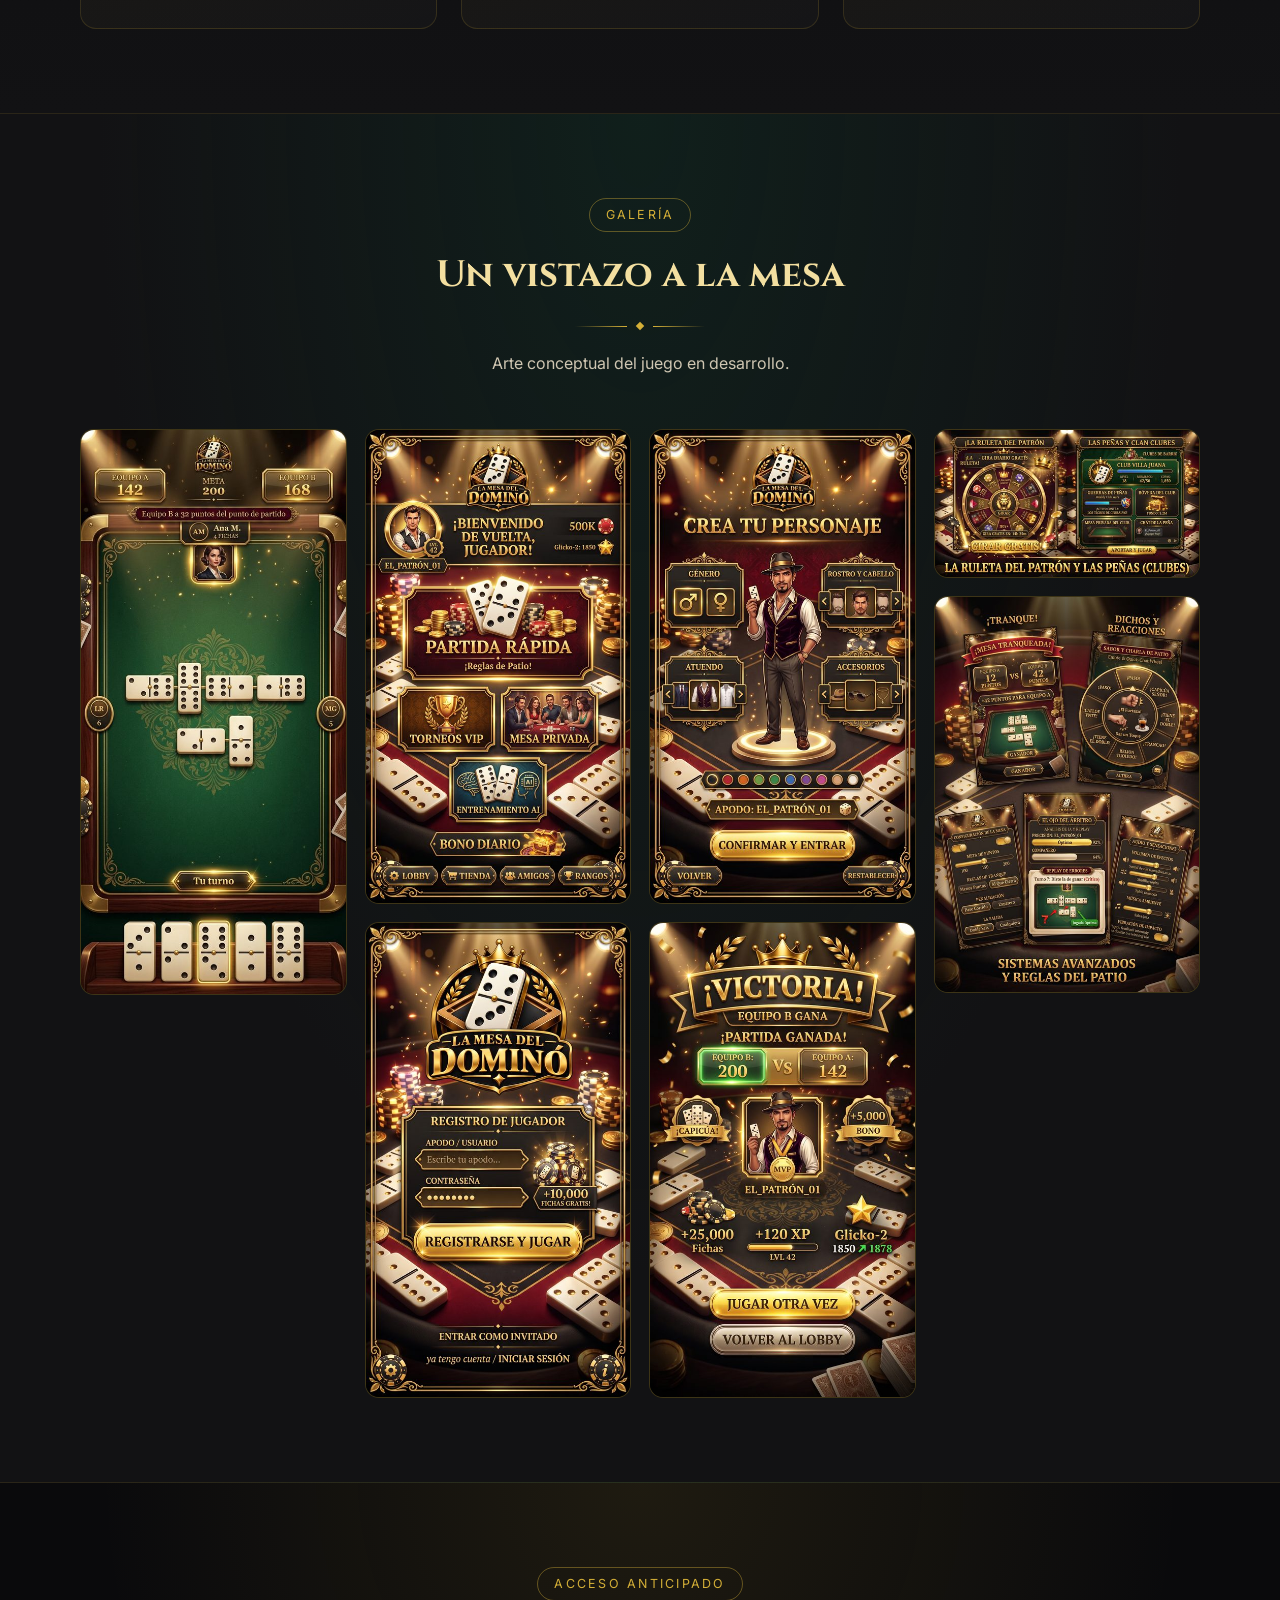
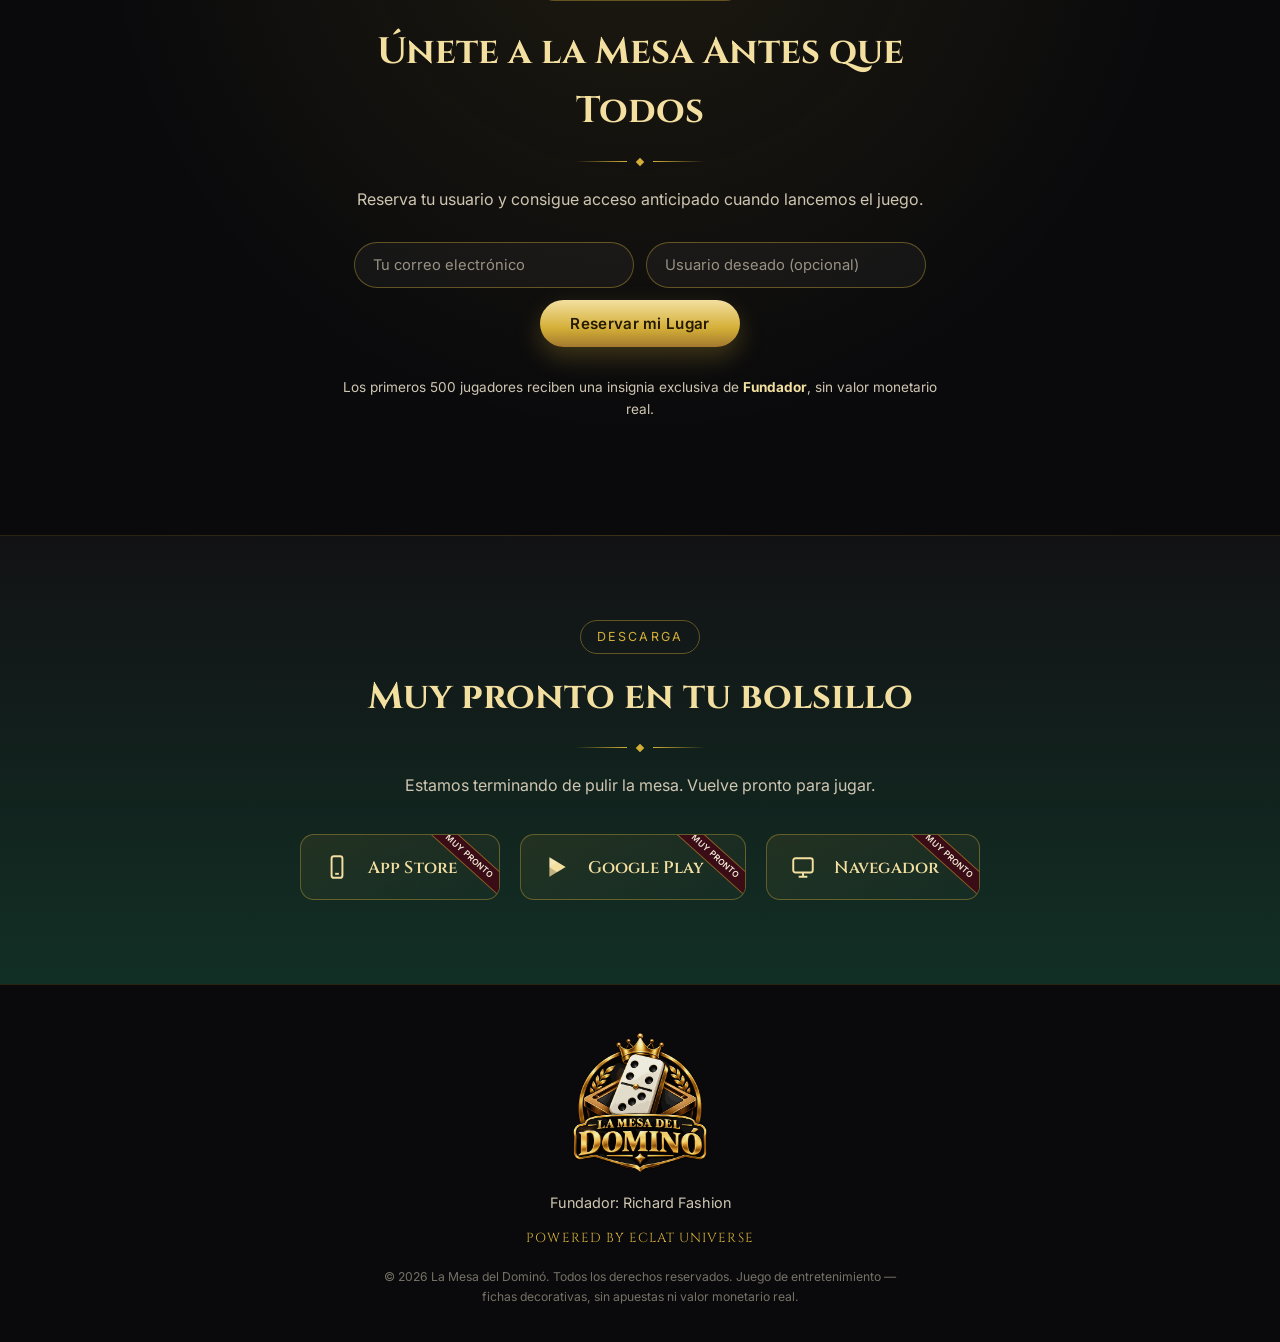
==== commit adc11d18: "Add password-gated playable demo Self-hosts the exported web build directly (no iframe - the source " ====
--- a/index.html
+++ b/index.html
@@ -14,7 +14,7 @@
 <meta property="og:description" content="Donde se demuestra quién sabe jugar. Dominó dominicano auténtico, mesa de casino de lujo, equipos 2v2 y torneos.">
 <meta property="og:image" content="https://lamesadeldomino.com/assets/og-image.jpg">
 <meta property="og:image:width" content="1200">
-<meta property="og:image:height" content="630">
+<meta property="og:image:height" content="1200">
 <meta property="og:url" content="https://lamesadeldomino.com/">
 <meta property="og:type" content="website">
 <meta property="og:site_name" content="La Mesa del Dominó">
@@ -534,7 +534,7 @@
     domina el tranque y la capicúa, personaliza tu personaje, y siéntate a jugar con estilo.
   </p>
   <div class="cta-row">
-    <span class="btn btn-primary">Jugar Ahora <span class="badge-soon">Muy Pronto</span></span>
+    <a href="demo/" class="btn btn-primary">Jugar Ahora <span class="badge-soon">Vista Previa</span></a>
     <span class="btn btn-outline">Descargar App <span class="badge-soon">Muy Pronto</span></span>
   </div>
   <p class="hero-note">Disponible próximamente en iOS, Android y Web.</p>
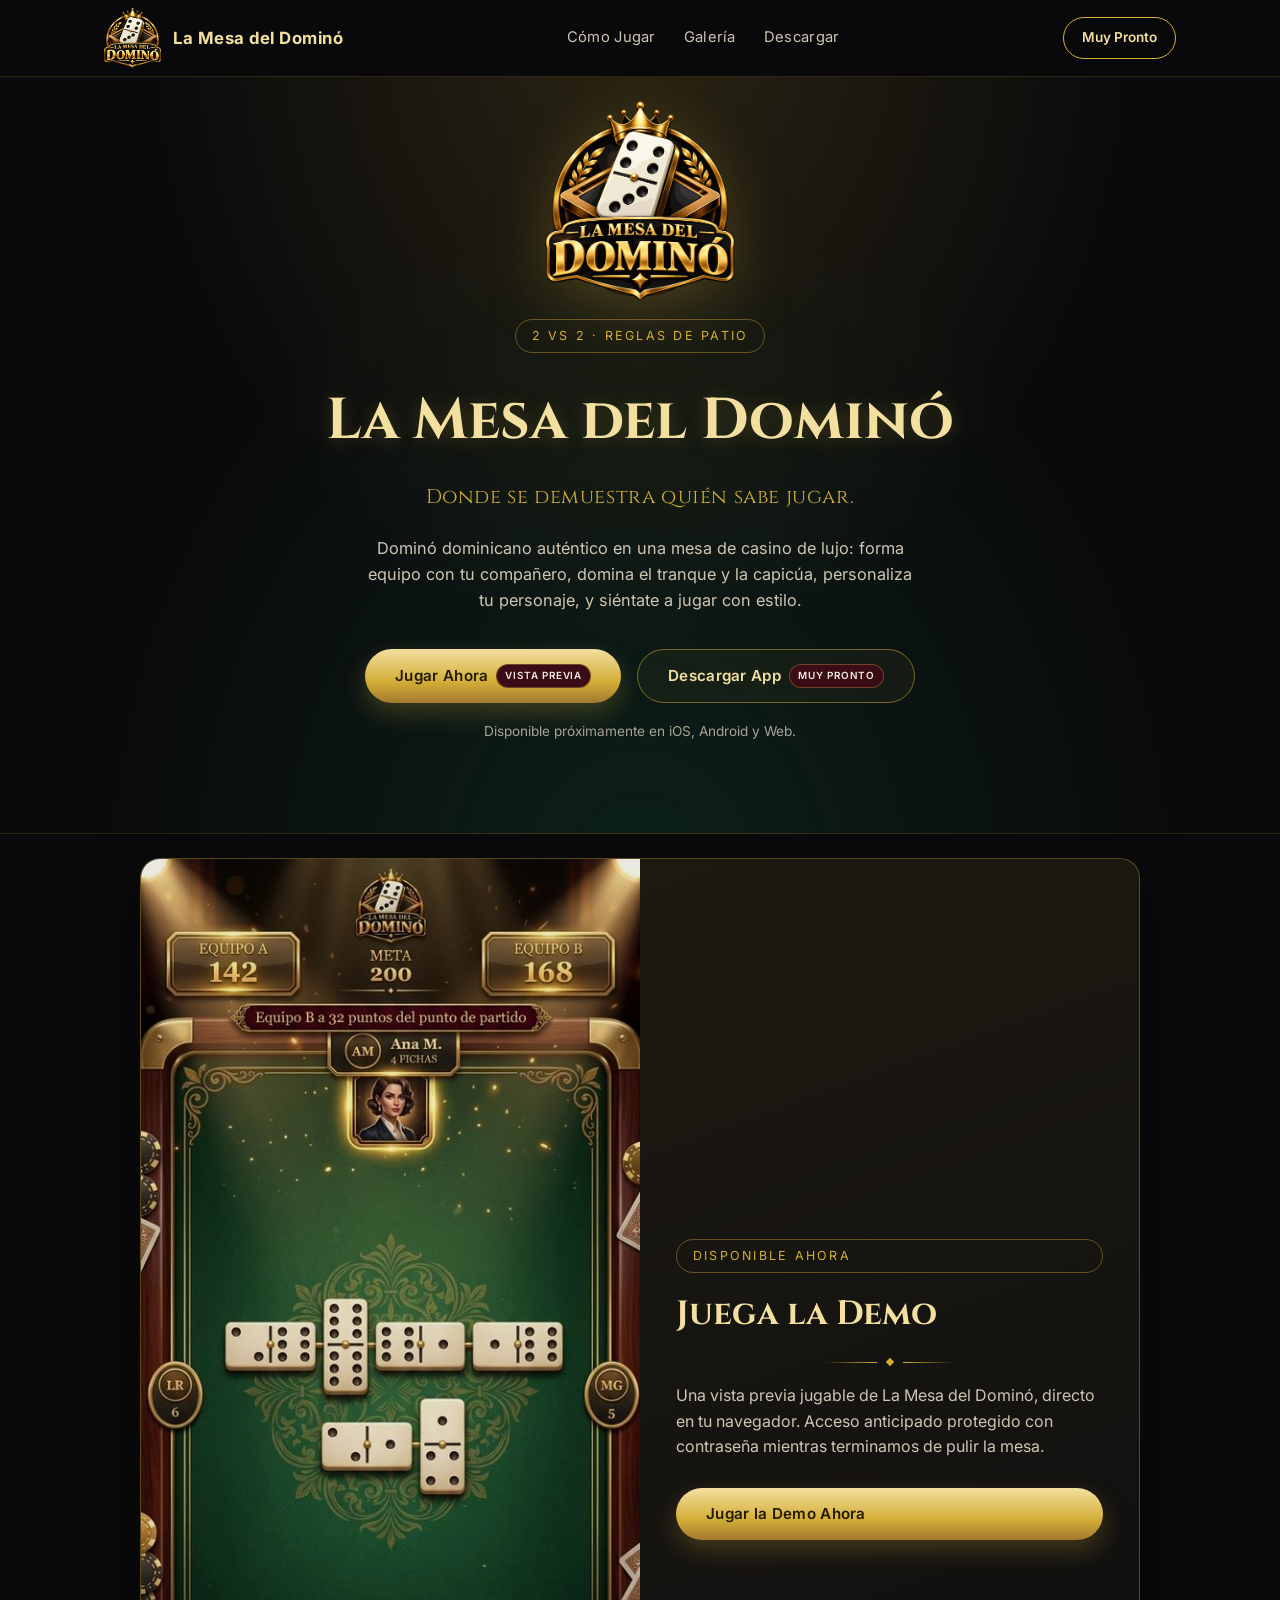
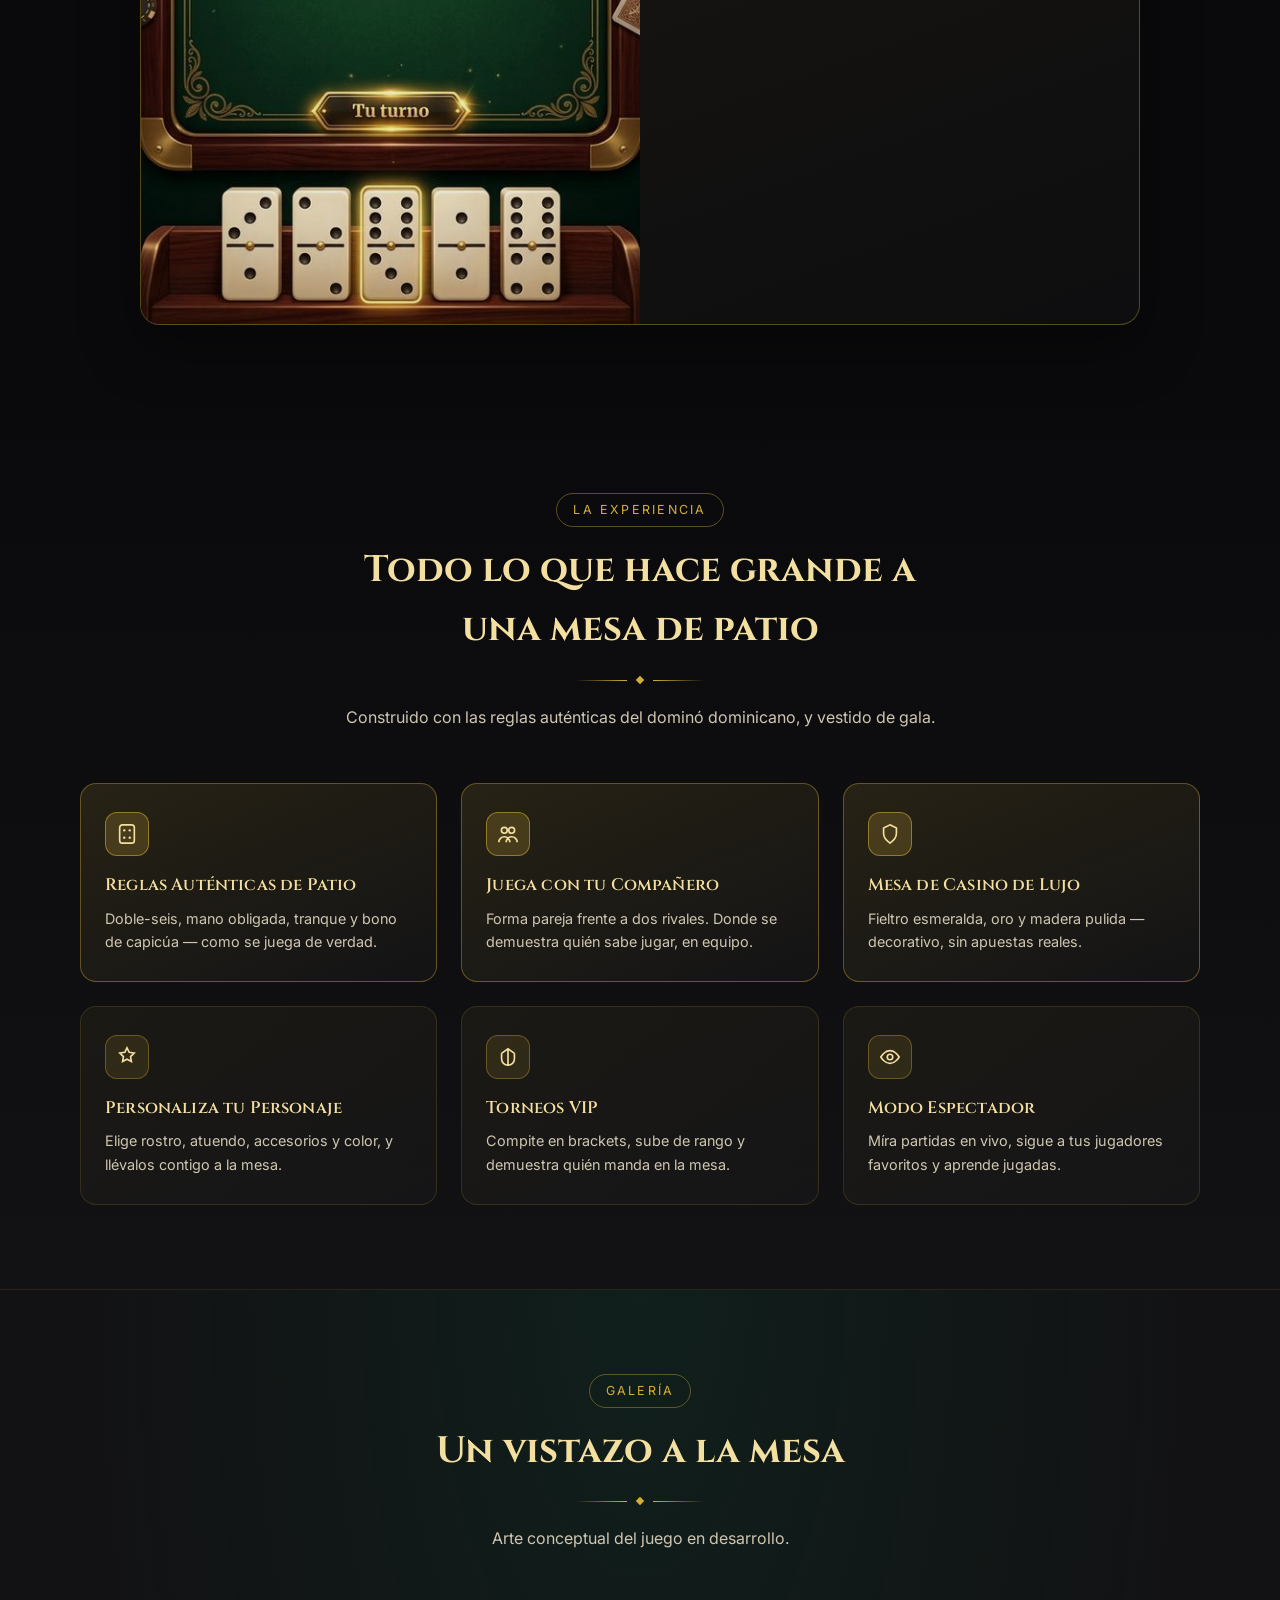
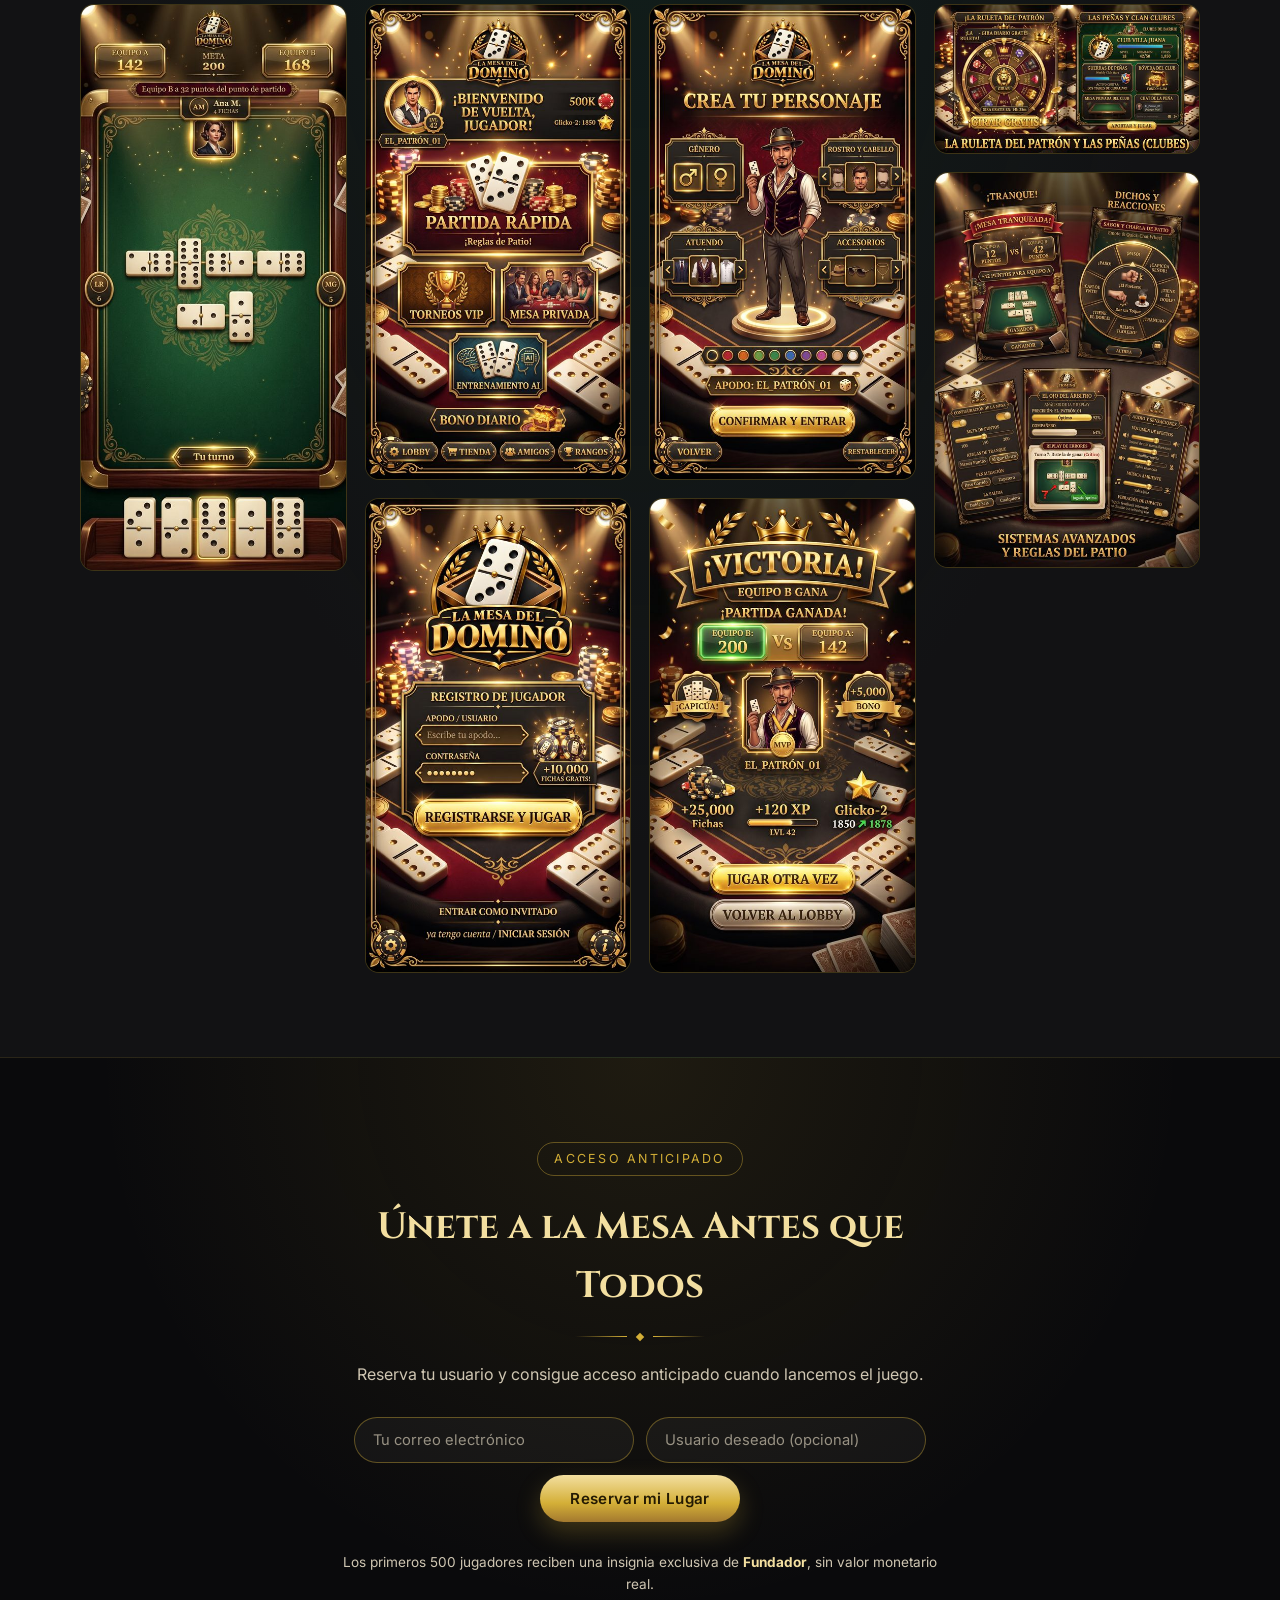
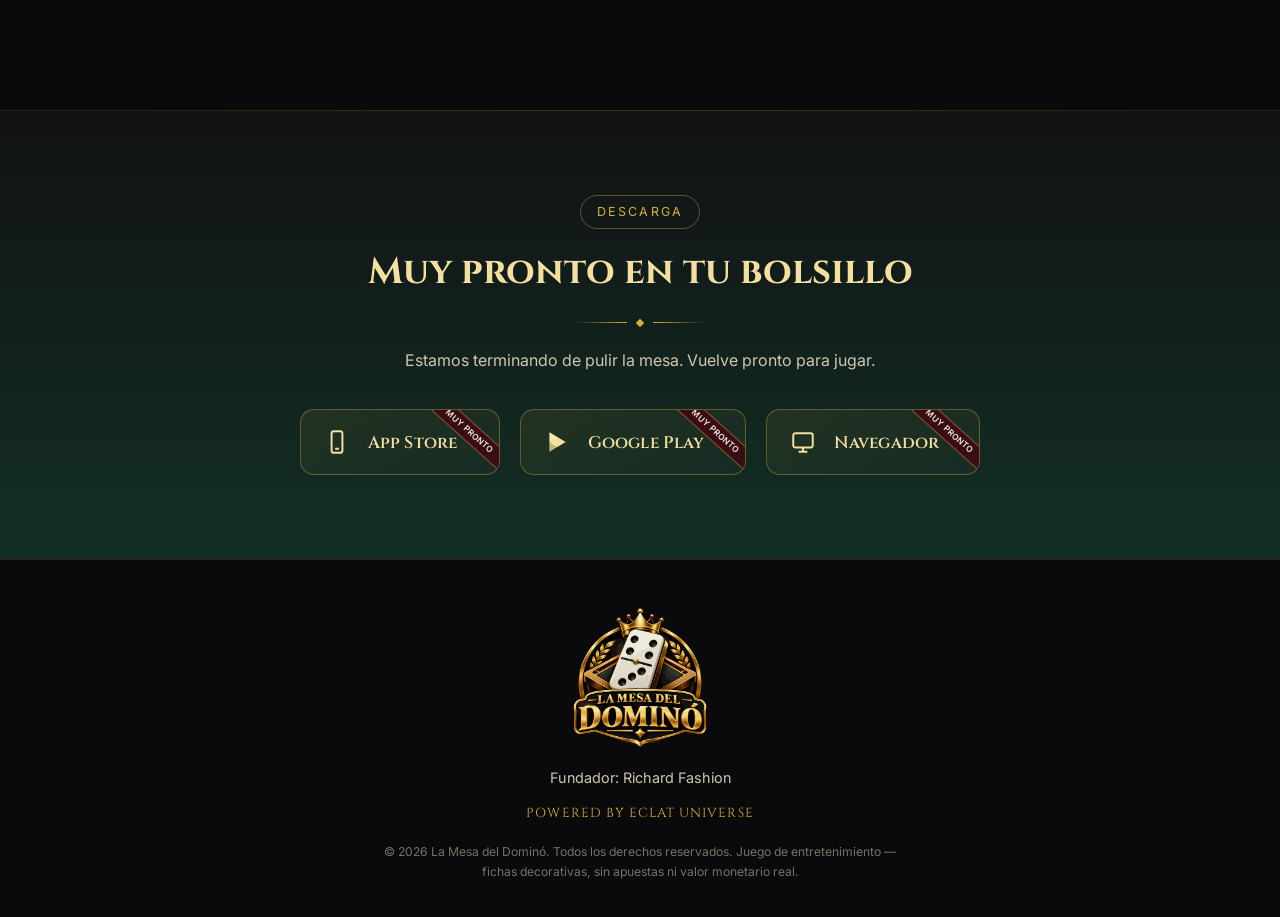
==== commit c8a71259: "Add a dedicated demo section to the homepage Placed right after the hero: gameplay screenshot alongs" ====
--- a/index.html
+++ b/index.html
@@ -254,6 +254,62 @@
     transform: rotate(45deg);
     flex-shrink:0;
     display:block;
+  }
+
+  /* Demo CTA */
+  .demo-cta{
+    padding: 24px 24px 84px;
+    background: var(--black);
+  }
+  .demo-panel{
+    max-width: 1000px;
+    margin: 0 auto;
+    display:grid;
+    grid-template-columns: 1fr;
+    gap: 0;
+    border-radius: 20px;
+    overflow:hidden;
+    border: 1px solid rgba(212,175,55,0.35);
+    background: linear-gradient(160deg, rgba(212,175,55,0.1), rgba(255,255,255,0.02));
+    box-shadow: 0 20px 60px rgba(0,0,0,0.4);
+  }
+  .demo-visual{
+    background: var(--black);
+    max-height: 340px;
+    overflow:hidden;
+    display:flex;
+    justify-content:center;
+  }
+  .demo-visual img{
+    width:100%;
+    height:100%;
+    object-fit:cover;
+    object-position: top center;
+    opacity: .92;
+  }
+  .demo-content{
+    padding: 40px 36px 44px;
+    text-align:center;
+  }
+  .demo-content .eyebrow{margin-bottom:14px;}
+  .demo-content h2{
+    font-family:'Cinzel', serif;
+    font-size: clamp(1.6rem, 3.4vw, 2.1rem);
+    color: var(--gold-light);
+    margin-bottom: 18px;
+  }
+  .demo-content .ornament{margin-bottom:18px;}
+  .demo-content p{
+    color: var(--ivory-dim);
+    max-width: 480px;
+    margin: 0 auto 28px;
+  }
+  .demo-btn{display:inline-flex;}
+  @media (min-width: 760px){
+    .demo-panel{grid-template-columns: 1fr 1fr; align-items:stretch;}
+    .demo-visual{max-height:none;}
+    .demo-content{text-align:left; display:flex; flex-direction:column; justify-content:center;}
+    .demo-content p{margin: 0 0 28px;}
   }
 
   /* Features */
@@ -538,6 +594,21 @@
     <span class="btn btn-outline">Descargar App <span class="badge-soon">Muy Pronto</span></span>
   </div>
   <p class="hero-note">Disponible próximamente en iOS, Android y Web.</p>
+</section>
+
+<section class="demo-cta" id="demo">
+  <div class="demo-panel">
+    <div class="demo-visual">
+      <img src="assets/gallery-table.jpg" alt="Mesa de juego en partida">
+    </div>
+    <div class="demo-content">
+      <div class="eyebrow">Disponible Ahora</div>
+      <h2>Juega la Demo</h2>
+      <div class="ornament"><i></i></div>
+      <p>Una vista previa jugable de La Mesa del Dominó, directo en tu navegador. Acceso anticipado protegido con contraseña mientras terminamos de pulir la mesa.</p>
+      <a href="demo/" class="btn btn-primary demo-btn">Jugar la Demo Ahora</a>
+    </div>
+  </div>
 </section>
 
 <section class="features" id="como-jugar">
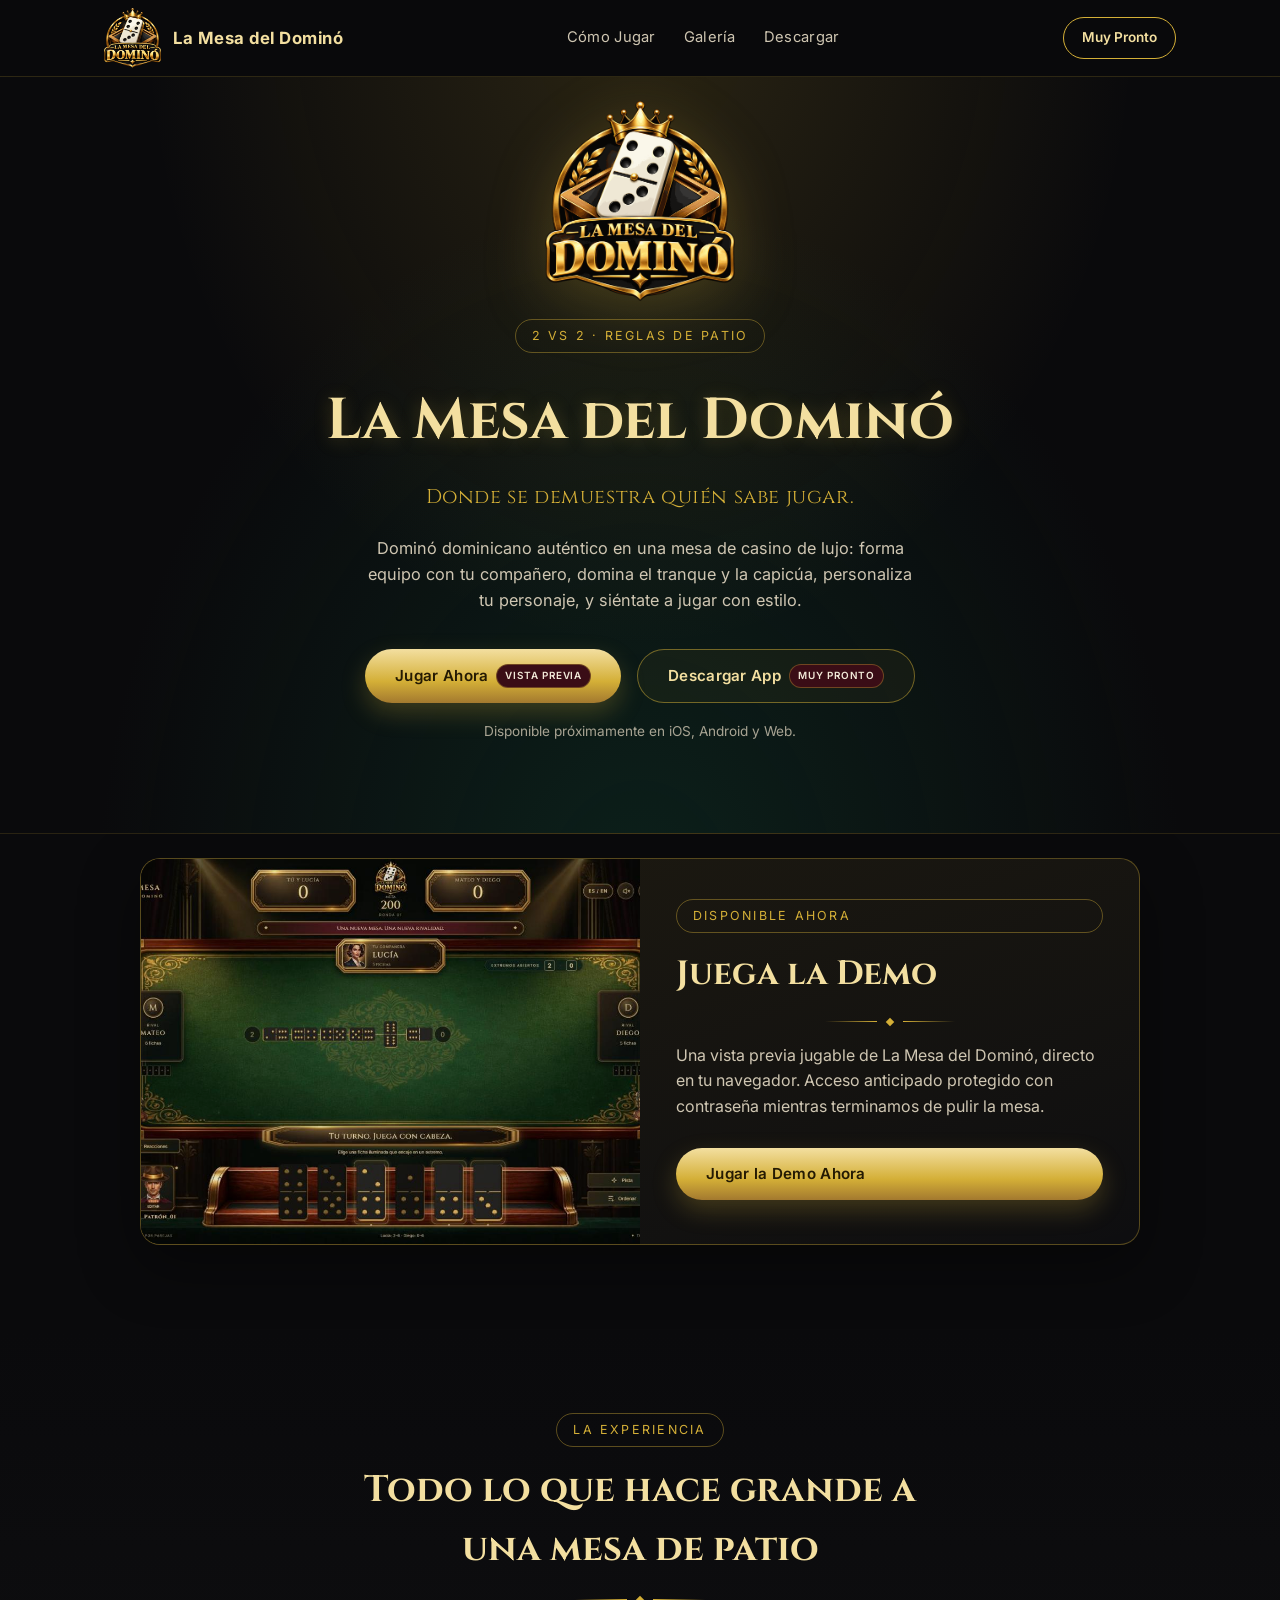
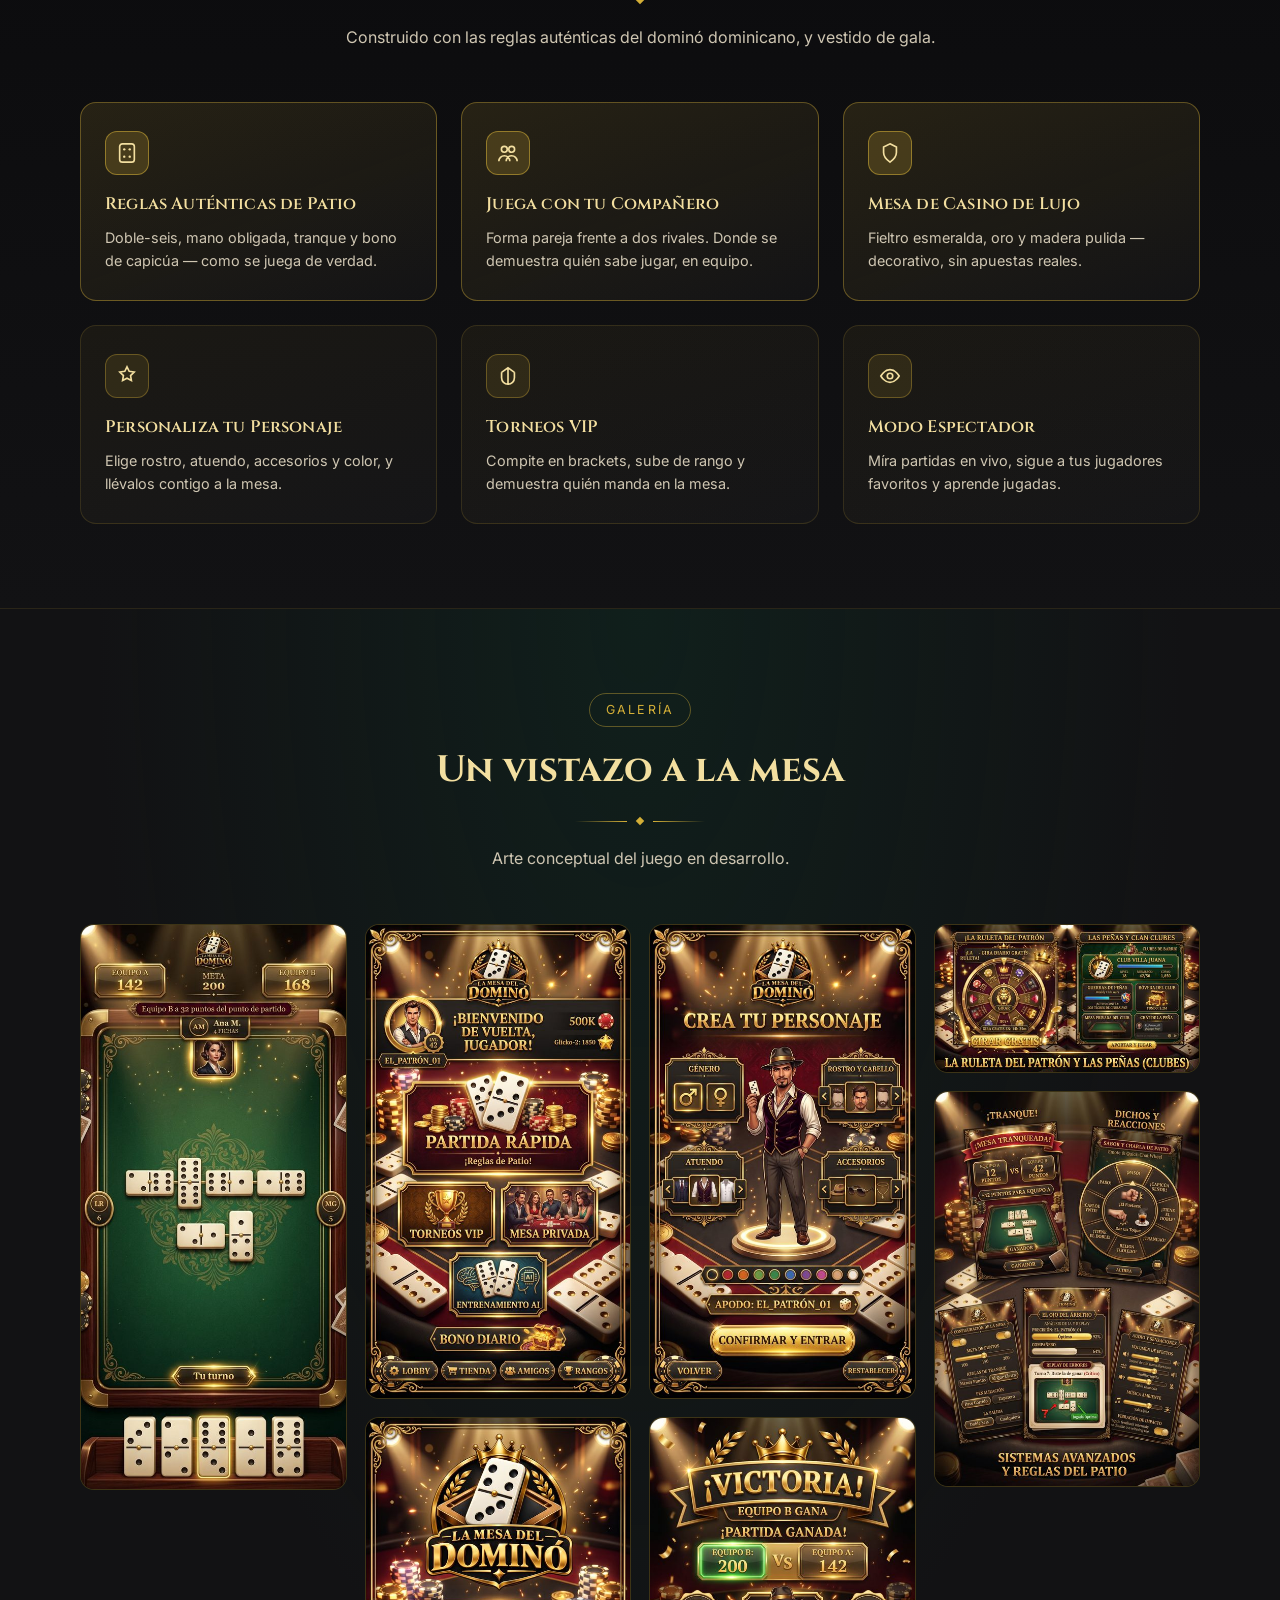
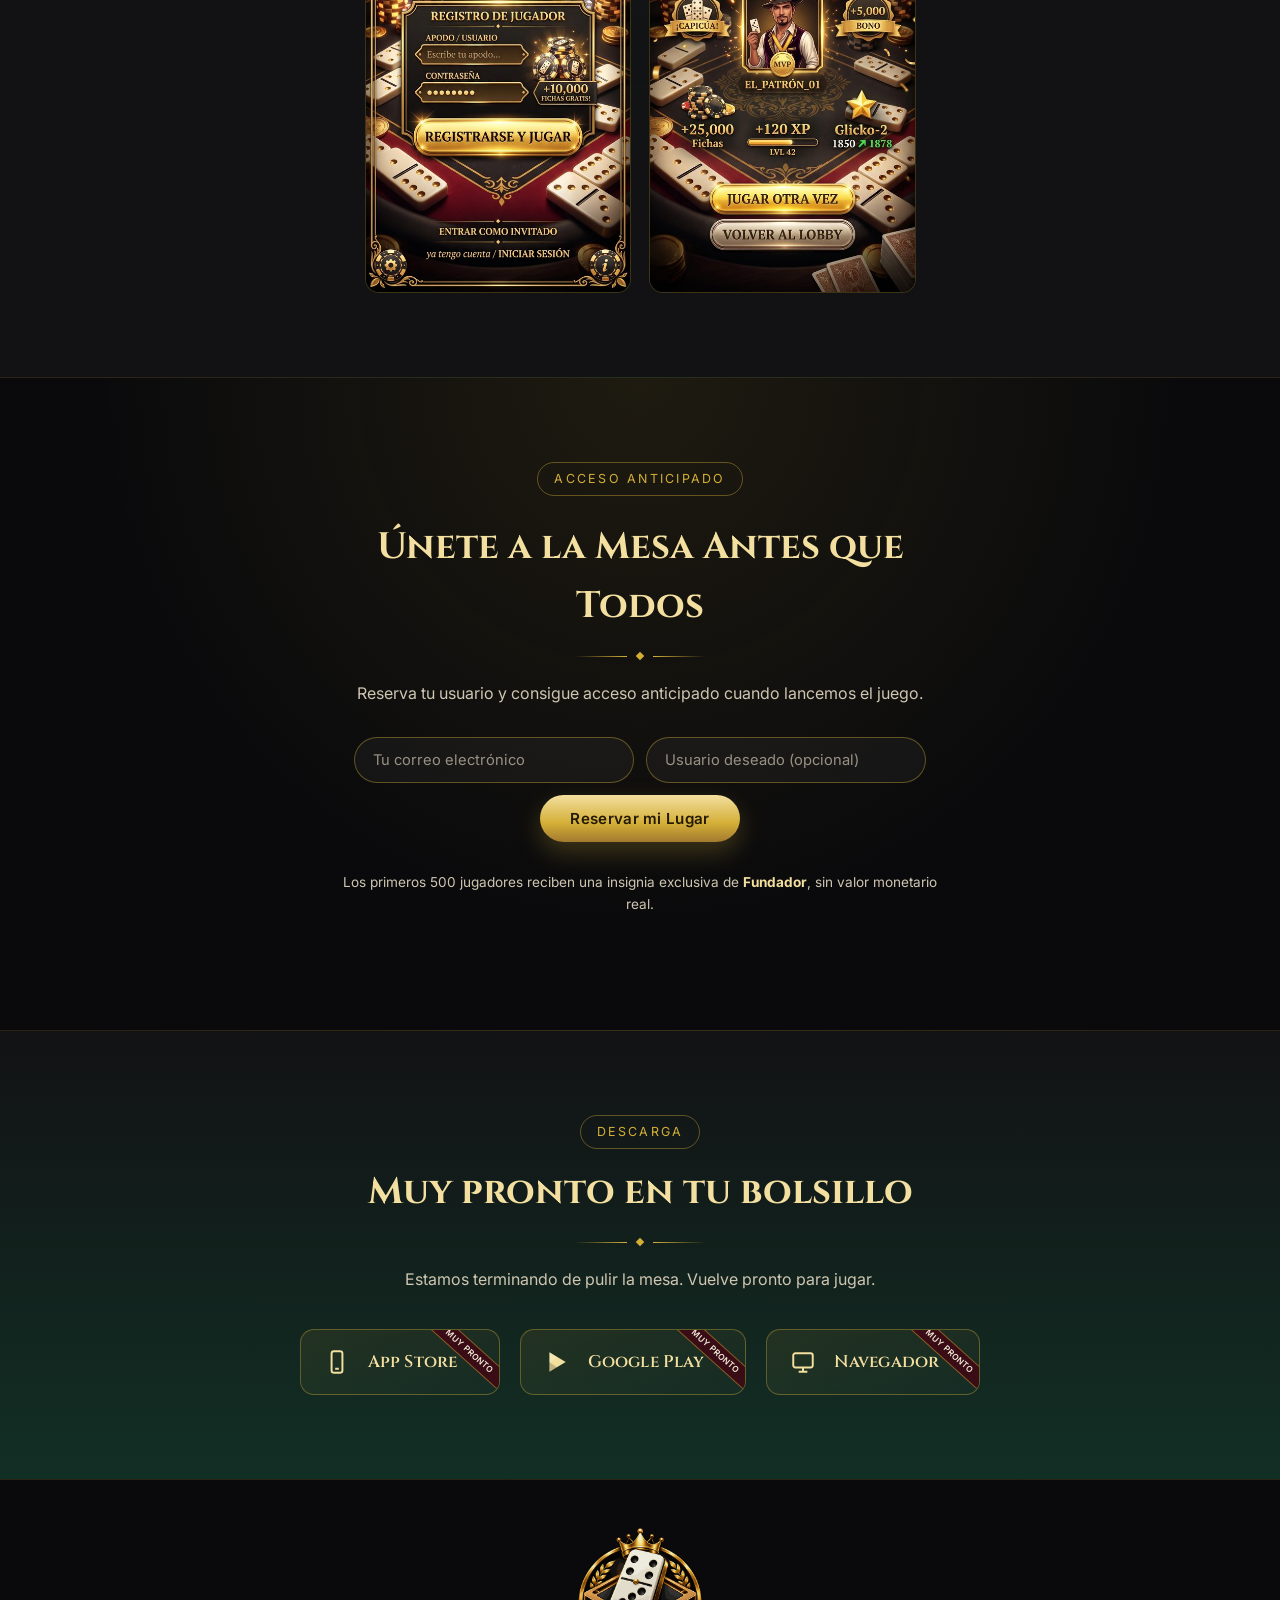
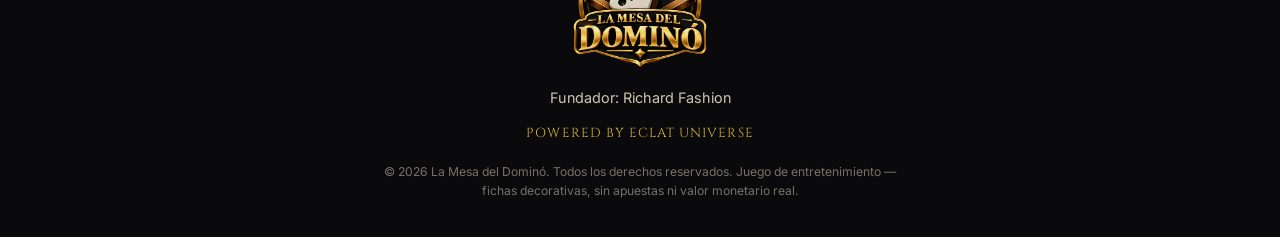
==== commit e09622a1: "Replace demo hero image with a real in-game screenshot The old gallery-table.jpg was a portrait scre" ====
--- a/index.html
+++ b/index.html
@@ -275,7 +275,7 @@
   }
   .demo-visual{
     background: var(--black);
-    max-height: 340px;
+    height: 220px;
     overflow:hidden;
     display:flex;
     justify-content:center;
@@ -307,7 +307,7 @@
   .demo-btn{display:inline-flex;}
   @media (min-width: 760px){
     .demo-panel{grid-template-columns: 1fr 1fr; align-items:stretch;}
-    .demo-visual{max-height:none;}
+    .demo-visual{height:auto;}
     .demo-content{text-align:left; display:flex; flex-direction:column; justify-content:center;}
     .demo-content p{margin: 0 0 28px;}
   }
@@ -599,7 +599,7 @@
 <section class="demo-cta" id="demo">
   <div class="demo-panel">
     <div class="demo-visual">
-      <img src="assets/gallery-table.jpg" alt="Mesa de juego en partida">
+      <img src="assets/demo-table-live.jpg" alt="Partida real en La Mesa del Dominó">
     </div>
     <div class="demo-content">
       <div class="eyebrow">Disponible Ahora</div>
